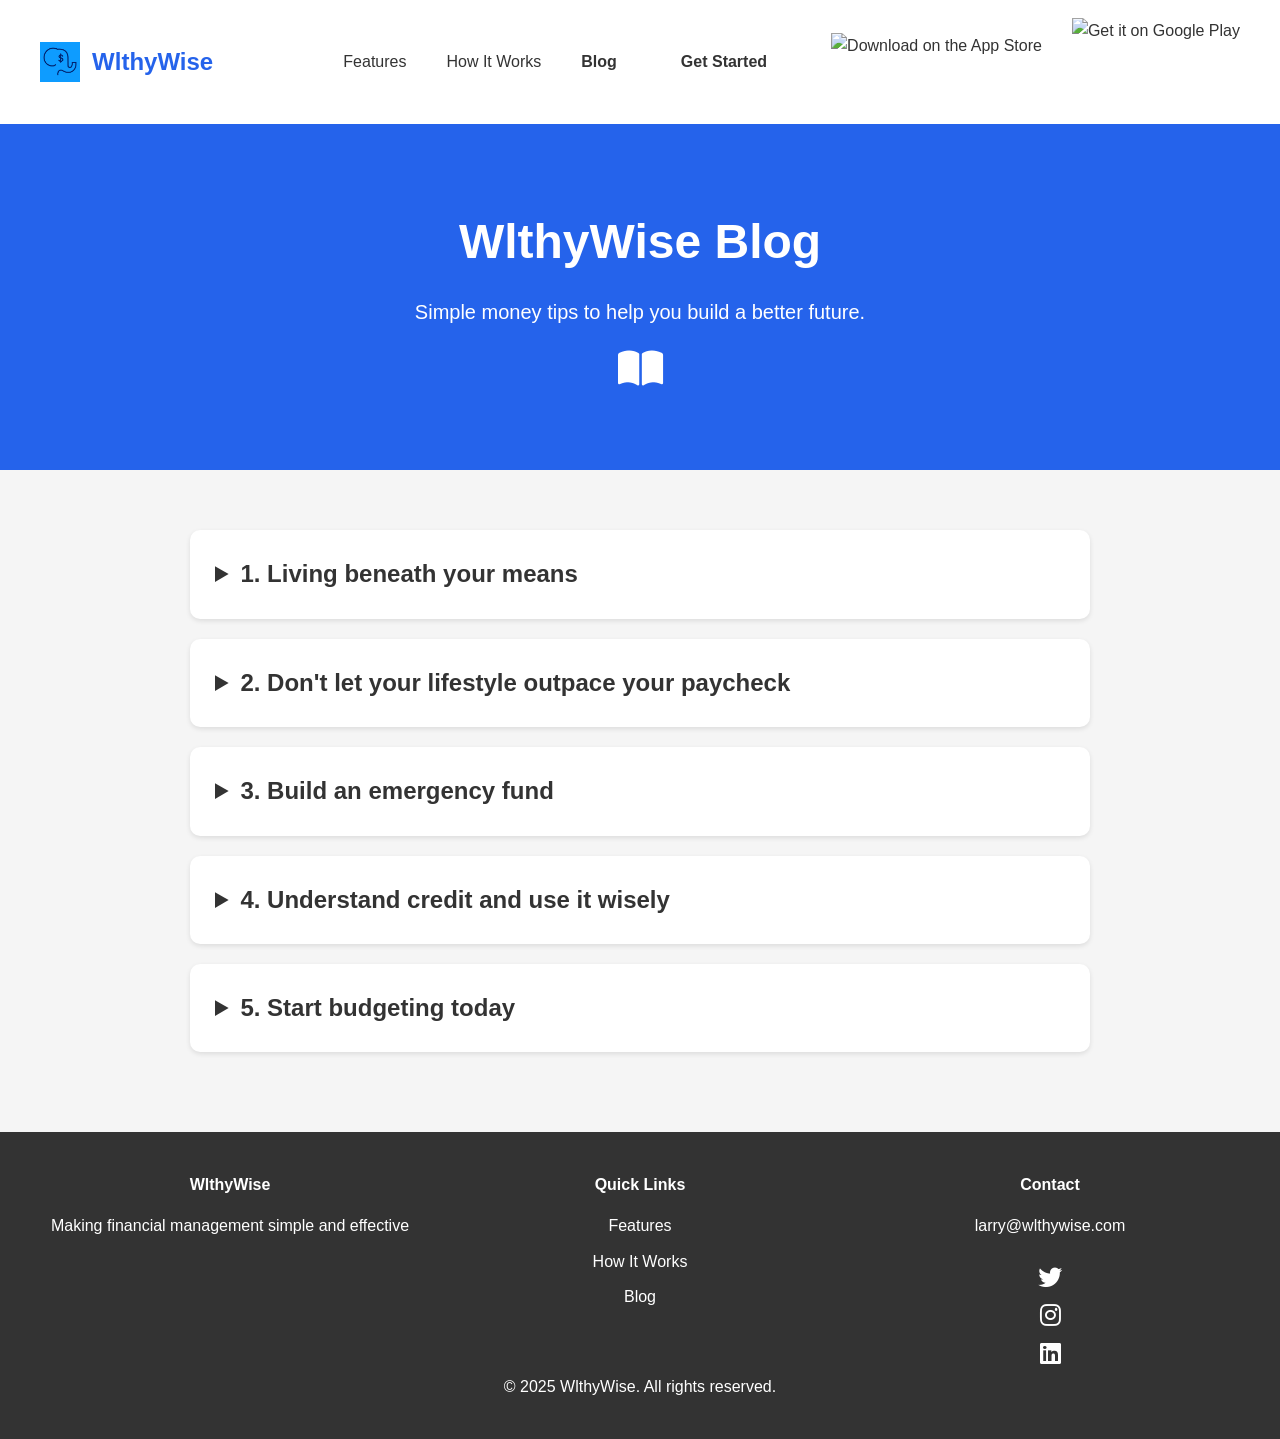
==== blog.html @ cb9949e3 "Add initial blog sub-page with accordion layout" ====
<!DOCTYPE html>
<html lang="en">
<head>
    <meta charset="UTF-8">
    <meta name="viewport" content="width=device-width, initial-scale=1.0, maximum-scale=1.0, user-scalable=no">
    <title>WlthyWise - Smart Financial Management</title>
    <link rel="stylesheet" href="https://cdnjs.cloudflare.com/ajax/libs/font-awesome/6.0.0/css/all.min.css">
    <link href="https://fonts.googleapis.com/css2?family=Inter:wght@400;500;600;700&display=swap" rel="stylesheet">
    <link href="stye.css" rel="stylesheet" />
    <style>
        .store-badge {
            display: flex;
            align-items: center;
            margin-top: 2px;
        }
        .store-badge img {
            vertical-align: middle;
            max-width: none;
            width: auto;
            height: auto;
        }
        .nav-links {
            display: flex;
            align-items: center;
            gap: 20px;
        }
        .store-badges-container {
            display: flex;
            align-items: center;
            gap: 10px;
        }
        
        /* Base sizes for store badges */
        .store-badge img[alt="Download on the App Store"] {
            height: 60px !important;
        }
        .store-badge img[alt="Get it on Google Play"] {
            height: 90px !important;
        }
        
        /* Responsive styles */
        @media screen and (max-width: 1200px) {
            .nav-links {
                gap: 15px;
            }
            .store-badge img[alt="Download on the App Store"] {
                height: 50px !important;
            }
            .store-badge img[alt="Get it on Google Play"] {
                height: 75px !important;
            }
        }
        
        @media screen and (max-width: 992px) {
            .nav-links {
                gap: 10px;
            }
            .store-badge img[alt="Download on the App Store"] {
                height: 45px !important;
            }
            .store-badge img[alt="Get it on Google Play"] {
                height: 67px !important;
            }
        }
        
        @media screen and (max-width: 768px) {
            .nav-container {
                flex-direction: column;
                padding: 15px;
            }
            .nav-links {
                flex-wrap: wrap;
                justify-content: center;
                margin-top: 15px;
            }
            .store-badges-container {
                margin-top: 10px;
            }
            .store-badge img[alt="Download on the App Store"] {
                height: 40px !important;
            }
            .store-badge img[alt="Get it on Google Play"] {
                height: 60px !important;
            }
        }
        
        @media screen and (max-width: 576px) {
            .nav-links a:not(.store-badge) {
                font-size: 14px;
            }
            .store-badge img[alt="Download on the App Store"] {
                height: 35px !important;
            }
            .store-badge img[alt="Get it on Google Play"] {
                height: 52px !important;
            }
            .cta-button {
                padding: 8px 15px;
                font-size: 14px;
            }
        }
        
        /* How It Works Section Styles */
        .how-it-works {
            padding: 80px 20px;
            background: #f8f9fa;
            text-align: center;
        }
        
        .how-it-works-container {
            max-width: 1200px;
            margin: 0 auto;
        }
        
        .intro-box {
            background: white;
            padding: 3rem;
            border-radius: 16px;
            box-shadow: 0 4px 20px rgba(0, 0, 0, 0.08);
            margin-bottom: 4rem;
            animation: slideUp 1.2s ease-out;
        }
        
        .how-it-works h2 {
            font-size: 2.5rem;
            margin-bottom: 1rem;
            animation: popIn 1s ease-out;
        }
        
        .how-it-works .subtitle {
            font-size: 1.2rem;
            color: #666;
            margin-bottom: 2rem;
            animation: fadeIn 1.2s ease-out;
            animation-delay: 0.3s;
        }
        
        .description {
            max-width: 800px;
            margin: 0 auto;
            animation: fadeIn 1.4s ease-out;
            animation-delay: 0.6s;
        }
        
        .description p {
            font-size: 1.1rem;
            line-height: 1.6;
            color: #444;
        }
        
        .basics {
            background: white;
            padding: 2rem;
            border-radius: 12px;
            box-shadow: 0 4px 6px rgba(0, 0, 0, 0.1);
            max-width: 800px;
            margin: 0 auto;
            animation: slideUp 1.4s ease-out;
            animation-delay: 0.8s;
        }
        
        .basics h3 {
            font-size: 1.8rem;
            margin-bottom: 1.5rem;
            color: #333;
        }
        
        .basics p {
            font-size: 1.1rem;
            margin-bottom: 1.5rem;
            color: #555;
        }
        
        .basics ul {
            list-style: none;
            padding: 0;
            text-align: left;
            max-width: 600px;
            margin: 0 auto;
        }
        
        .basics li {
            font-size: 1.1rem;
            margin-bottom: 1rem;
            padding-left: 2rem;
            position: relative;
            animation: slideIn 0.8s ease-out;
            animation-fill-mode: both;
        }
        
        .basics li:nth-child(1) { animation-delay: 1s; }
        .basics li:nth-child(2) { animation-delay: 1.2s; }
        .basics li:nth-child(3) { animation-delay: 1.4s; }
        
        .basics li:before {
            content: "✓";
            color: #4CAF50;
            position: absolute;
            left: 0;
            font-weight: bold;
        }
        
        /* Animations */
        @keyframes popIn {
            0% {
                transform: scale(0.8);
                opacity: 0;
            }
            100% {
                transform: scale(1);
                opacity: 1;
            }
        }
        
        @keyframes fadeIn {
            from {
                opacity: 0;
            }
            to {
                opacity: 1;
            }
        }
        
        @keyframes slideUp {
            from {
                transform: translateY(20px);
                opacity: 0;
            }
            to {
                transform: translateY(0);
                opacity: 1;
            }
        }
        
        @keyframes slideIn {
            from {
                transform: translateX(-20px);
                opacity: 0;
            }
            to {
                transform: translateX(0);
                opacity: 1;
            }
        }
        
        /* Responsive adjustments */
        @media screen and (max-width: 768px) {
            .how-it-works {
                padding: 60px 20px;
            }
            
            .intro-box {
                padding: 2rem;
                margin-bottom: 3rem;
            }
            
            .how-it-works h2 {
                font-size: 2rem;
            }
        }
        
        @media screen and (max-width: 576px) {
            .intro-box {
                padding: 1.5rem;
            }
            
            .how-it-works h2 {
                font-size: 1.8rem;
            }
            
            .description p,
            .basics p,
            .basics li {
                font-size: 1rem;
            }
        }
    </style>
</head>
<body>
    <nav class="navbar">
        <div class="nav-container">
            <div class="logo">
                <img src="logo_elephant.png" alt="WlthyWise Logo" class="logo-img">
                <h2>WlthyWise</h2>
            </div>
            <div class="nav-links">
                <a href="index.html#features">Features</a>
                <a href="index.html#how-it-works">How It Works</a>
                <a href="blog.html" class="active-nav">Blog</a>
                <a href="index.html#contact" class="cta-button">Get Started</a> 
                <div class="store-badges-container">
                    <a href="https://apps.apple.com/us/app/wlthywise/id6502352605" class="store-badge">
                        <img src="https://tools.applemediaservices.com/api/badges/download-on-the-app-store/black/en-us" alt="Download on the App Store">
                    </a>
                    <a href="https://play.google.com/store/apps/details?id=com.wlthywise&pli=1" class="store-badge">
                        <img src="https://play.google.com/intl/en_us/badges/static/images/badges/en_badge_web_generic.png" alt="Get it on Google Play">
                    </a>
                </div>
            </div>
        </div>
    </nav>
    <section class="blog-hero">
        <div class="hero-content">
            <h1>WlthyWise Blog</h1>
            <p>Simple money tips to help you build a better future.</p>
            <i class="fas fa-book-open"></i>
        </div>
    </section>
    
    <section class="blog-section">
        <div class="blog-container">
    
            <details class="blog-item">
                <summary>1. Living beneath your means</summary>
                <p>
                    Placeholder preview text for this article. This section will later include Tiffany's final content.
                </p>
                <a href="#" class="read-more">Read full article →</a>
            </details>
    
            <details class="blog-item">
                <summary>2. Don't let your lifestyle outpace your paycheck</summary>
                <p>
                    Placeholder preview text for this article. This section will later include Tiffany's final content.
                </p>
                <a href="#" class="read-more">Read full article →</a>
            </details>
    
            <details class="blog-item">
                <summary>3. Build an emergency fund</summary>
                <p>
                    Placeholder preview text for this article.
                </p>
                <a href="#" class="read-more">Read full article →</a>
            </details>
    
            <details class="blog-item">
                <summary>4. Understand credit and use it wisely</summary>
                <p>
                    Placeholder preview text for this article.
                </p>
                <a href="#" class="read-more">Read full article →</a>
            </details>
    
            <details class="blog-item">
                <summary>5. Start budgeting today</summary>
                <p>
                    Placeholder preview text for this article.
                </p>
                <a href="#" class="read-more">Read full article →</a>
            </details>
    
        </div>
    </section>

    <footer class="footer">
        <div class="footer-content">
            <div class="footer-section">
                <h4>WlthyWise</h4>
                <p>Making financial management simple and effective</p>
            </div>
            <div class="footer-section">
                <h4>Quick Links</h4>
                <a href="index.html#features">Features</a>
                <a href="index.html#how-it-works">How It Works</a>
                <a href="blog.html">Blog</a>
            </div>
            <div class="footer-section">
                <h4>Contact</h4>
                <p>larry@wlthywise.com</p>
                <div class="social-links">
                    <a href="https://x.com/WlthyWise/"><i class="fab fa-twitter"></i></a>
                    <a href="https://www.instagram.com/wlthywise/"><i class="fab fa-instagram"></i></a>
                    <a href="https://www.linkedin.com/in/larry-combs-tech-finance/"><i class="fab fa-linkedin"></i></a>
                </div>
            </div>
        </div>
        <div class="footer-bottom">
            <p>&copy; 2025 WlthyWise. All rights reserved.</p>
        </div>
    </footer>

    <script src="//embed.typeform.com/next/embed.js"></script>
</body>
</html>
---- stye.css ----
/* Basic Reset */
* {
    margin: 0;
    padding: 0;
    box-sizing: border-box;
}

body {
    font-family: Arial, sans-serif;
    line-height: 1.6;
    color: #333;
}

/* Navigation */
.navbar {
    background: #fff;
    padding: 1rem;
    box-shadow: 0 2px 5px rgba(0,0,0,0.1);
}

.nav-container {
    max-width: 1200px;
    margin: 0 auto;
    display: flex;
    justify-content: space-between;
    align-items: center;
}

.logo {
    display: flex;
    align-items: center;
    gap: 12px;
}

.logo-img {
    height: 40px;
    width: auto;
    object-fit: contain;
}

.logo h2 {
    color: #2563eb;
    font-size: 24px;
    margin: 0;
}

.nav-links a {
    text-decoration: none;
    color: #333;
    margin-left: 20px;
}

/* Hero Section */
.hero {
    background: #2563eb;
    color: white;
    text-align: center;
    padding: 100px 20px;
}

.hero h1 {
    font-size: 48px;
    margin-bottom: 20px;
}

.hero p {
    font-size: 20px;
    margin-bottom: 30px;
}

/* Features Section */
.features {
    padding: 80px 20px;
    background: #f5f5f5;
}

.feature-grid {
    max-width: 1200px;
    margin: 0 auto;
    display: grid;
    grid-template-columns: repeat(3, 1fr);
    gap: 30px;
}

.feature-card {
    background: white;
    padding: 30px;
    text-align: center;
    border-radius: 8px;
    box-shadow: 0 2px 5px rgba(0,0,0,0.1);
}

.feature-card i {
    font-size: 40px;
    color: #2563eb;
    margin-bottom: 20px;
}

.feature-card h3 {
    margin-bottom: 15px;
}

/* Contact Section */
.contact {
    padding: 80px 20px;
    text-align: center;
}

.contact-container {
    max-width: 1200px;
    margin: 0 auto;
}

/* Footer */
.footer {
    background: #333;
    color: white;
    padding: 40px 20px;
    text-align: center;
}

.footer-content {
    max-width: 1200px;
    margin: 0 auto;
    display: grid;
    grid-template-columns: repeat(3, 1fr);
    gap: 30px;
}

.footer-section h4 {
    margin-bottom: 15px;
}

.footer-section a {
    color: white;
    text-decoration: none;
    display: block;
    margin-bottom: 10px;
}

.social-links {
    margin-top: 20px;
}

.social-links a {
    margin: 0 10px;
    font-size: 24px;
}

/* Buttons */
.cta-button {
    display: inline-block;
    padding: 12px 24px;
    background: white;
    color: #2563eb;
    text-decoration: none;
    border-radius: 4px;
    font-weight: bold;
}

/* Responsive Design */
@media (max-width: 768px) {
    .feature-grid {
        grid-template-columns: 1fr;
    }
    
    .footer-content {
        grid-template-columns: 1fr;
    }
    
    .hero h1 {
        font-size: 36px;
    }
}

.main {
    width: 100%;
    height: 100vh;
    display: flex;
    flex-direction: row;
}

.right-side {
    background-color: rgba(71, 107, 216, 0.7);
    width: 35%;
    display: flex;
    justify-content: center;
    align-items: center;
}

.left-side {
    width: 65%;
}

.right-side h1 {
    color: white;
    font-size: 3rem;
}

/* Blog Hero */
.blog-hero {
    background: #2563eb;
    color: white;
    text-align: center;
    padding: 80px 20px;
}

.blog-hero h1 {
    font-size: 48px;
    margin-bottom: 15px;
}

.blog-hero p {
    font-size: 20px;
    margin-bottom: 20px;
}

.blog-hero i {
    font-size: 40px;
}

/* Blog Section */
.blog-section {
    background: #f5f5f5;
    padding: 60px 20px;
}

.blog-container {
    max-width: 900px;
    margin: 0 auto;
}

/* Dropdown Cards */
.blog-item {
    background: white;
    margin-bottom: 20px;
    padding: 25px;
    border-radius: 10px;
    box-shadow: 0 2px 5px rgba(0,0,0,0.1);
}

.blog-item summary {
    font-size: 24px;
    font-weight: bold;
    cursor: pointer;
}

.blog-item p {
    margin-top: 20px;
    font-size: 18px;
}

.read-more {
    display: inline-block;
    margin-top: 15px;
    color: #2563eb;
    text-decoration: none;
    font-weight: bold;
}

.read-more:hover {
    text-decoration: underline;
}

.active-nav {
    font-weight: 700;
}
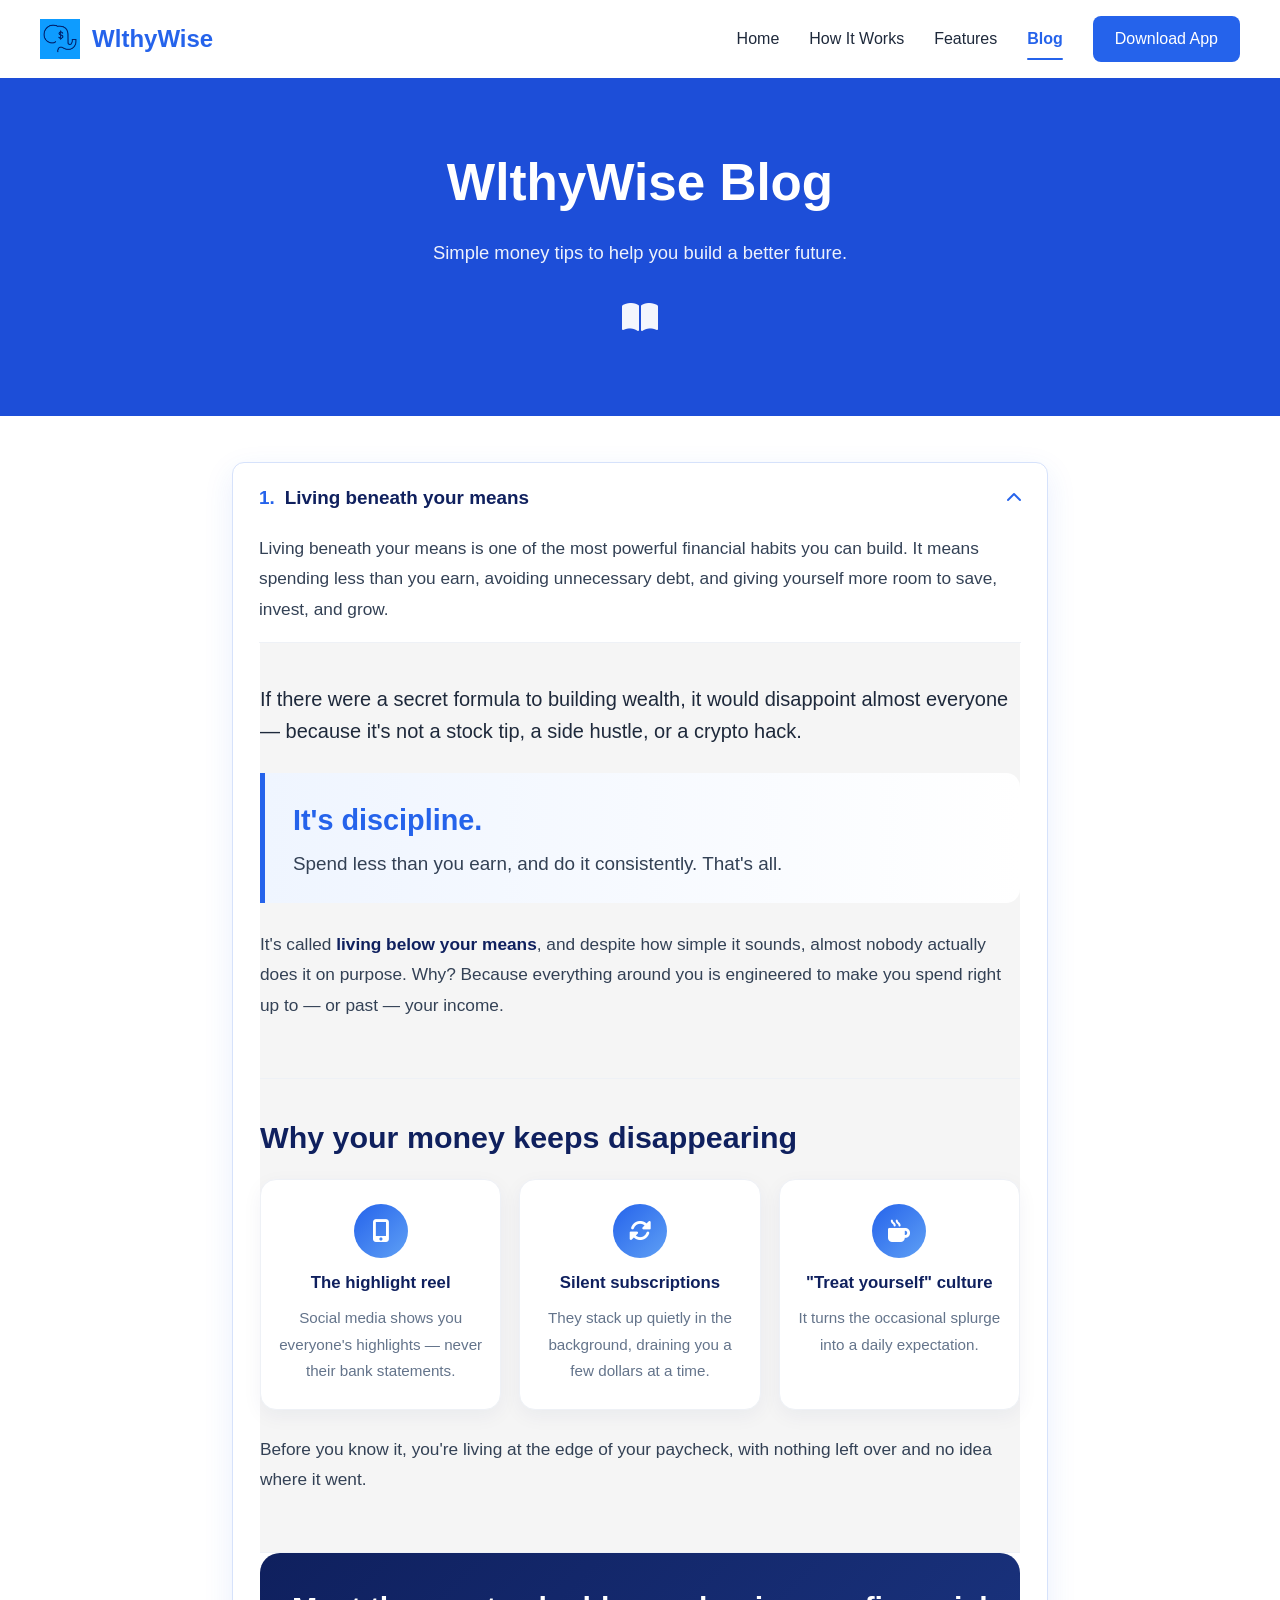
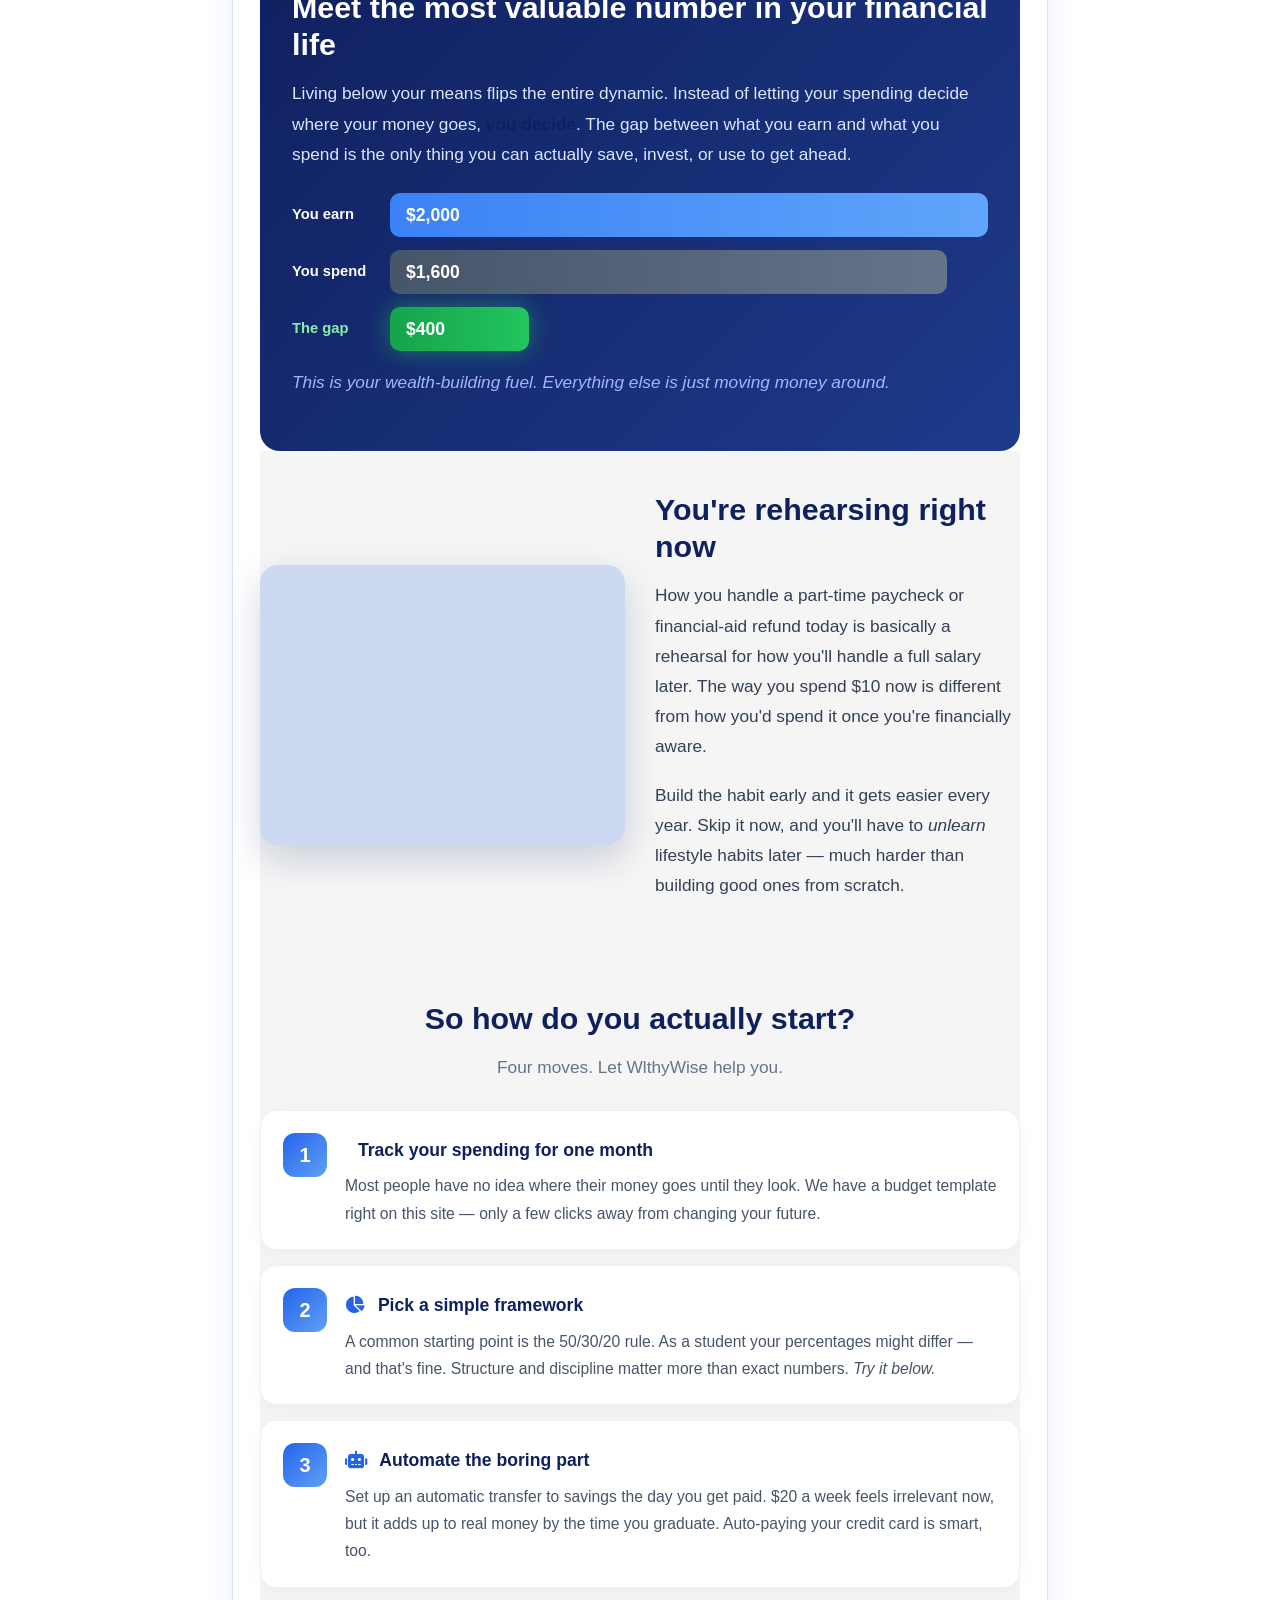
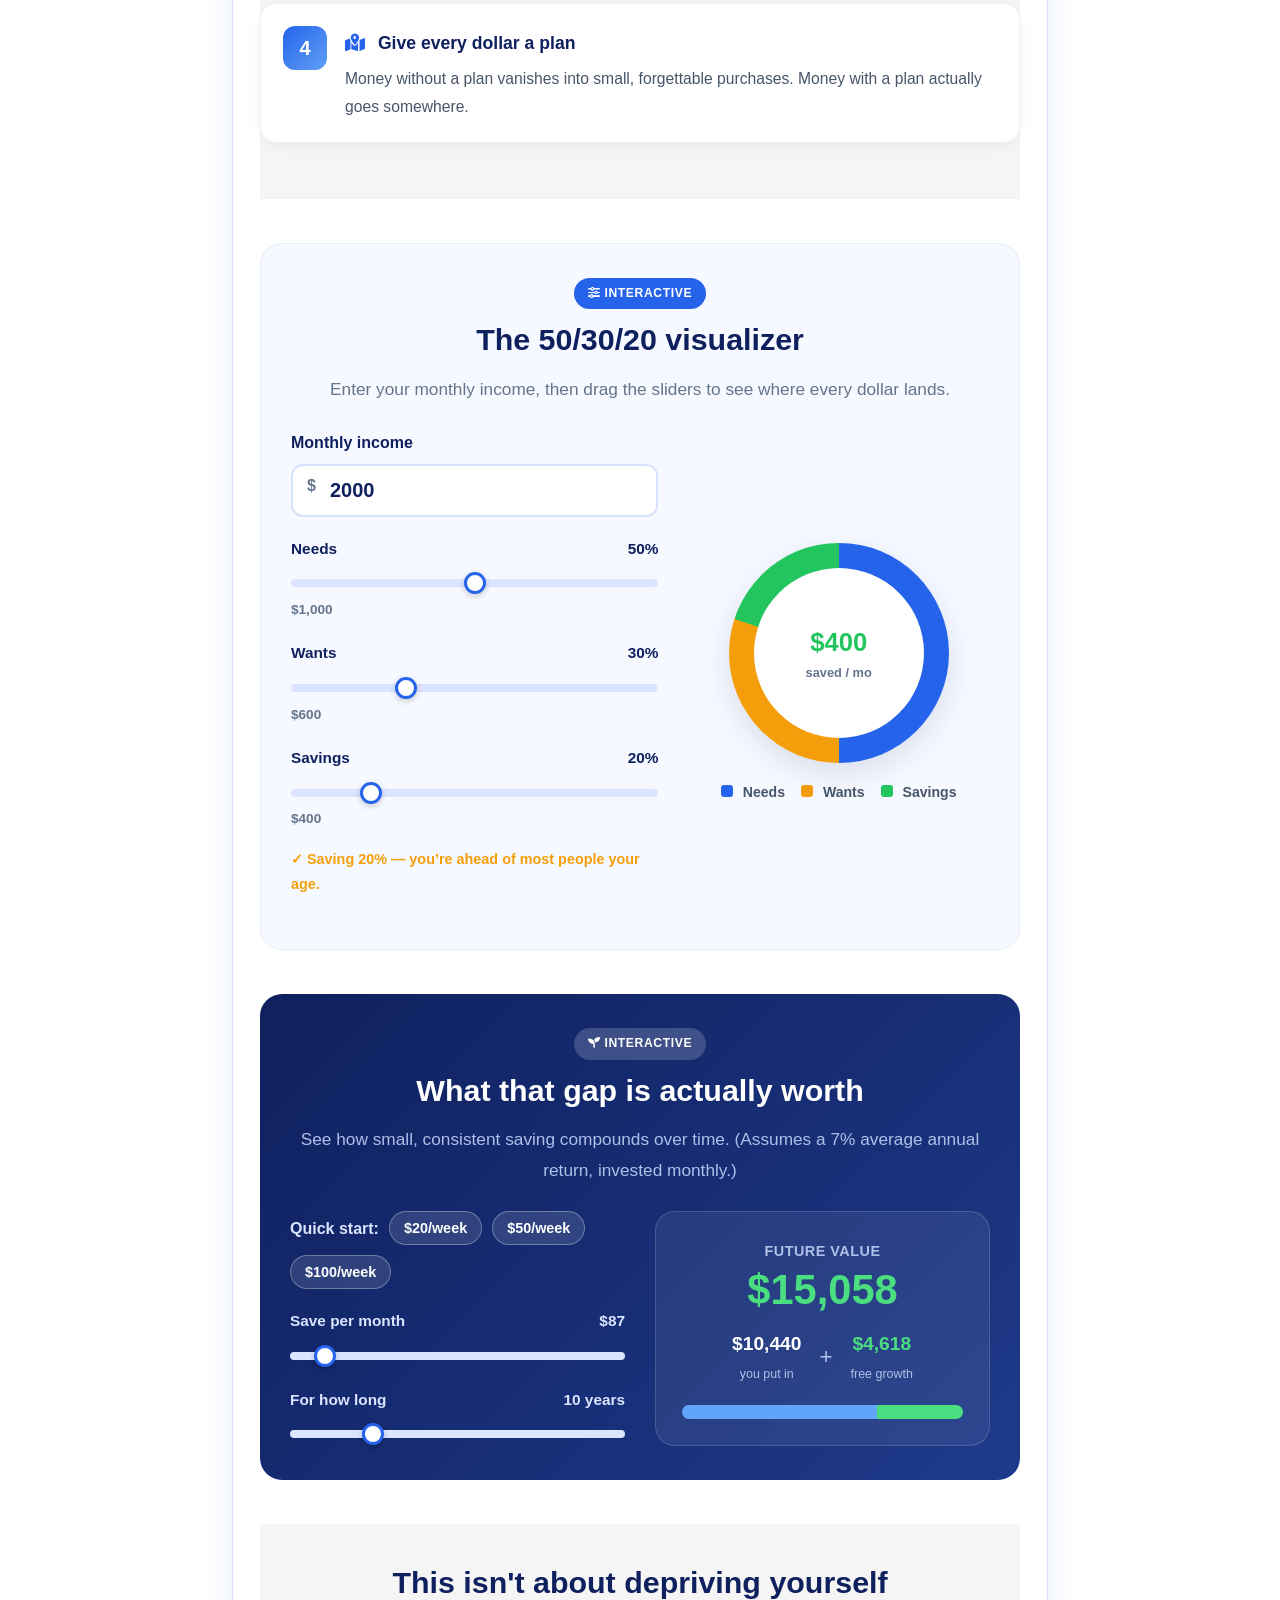
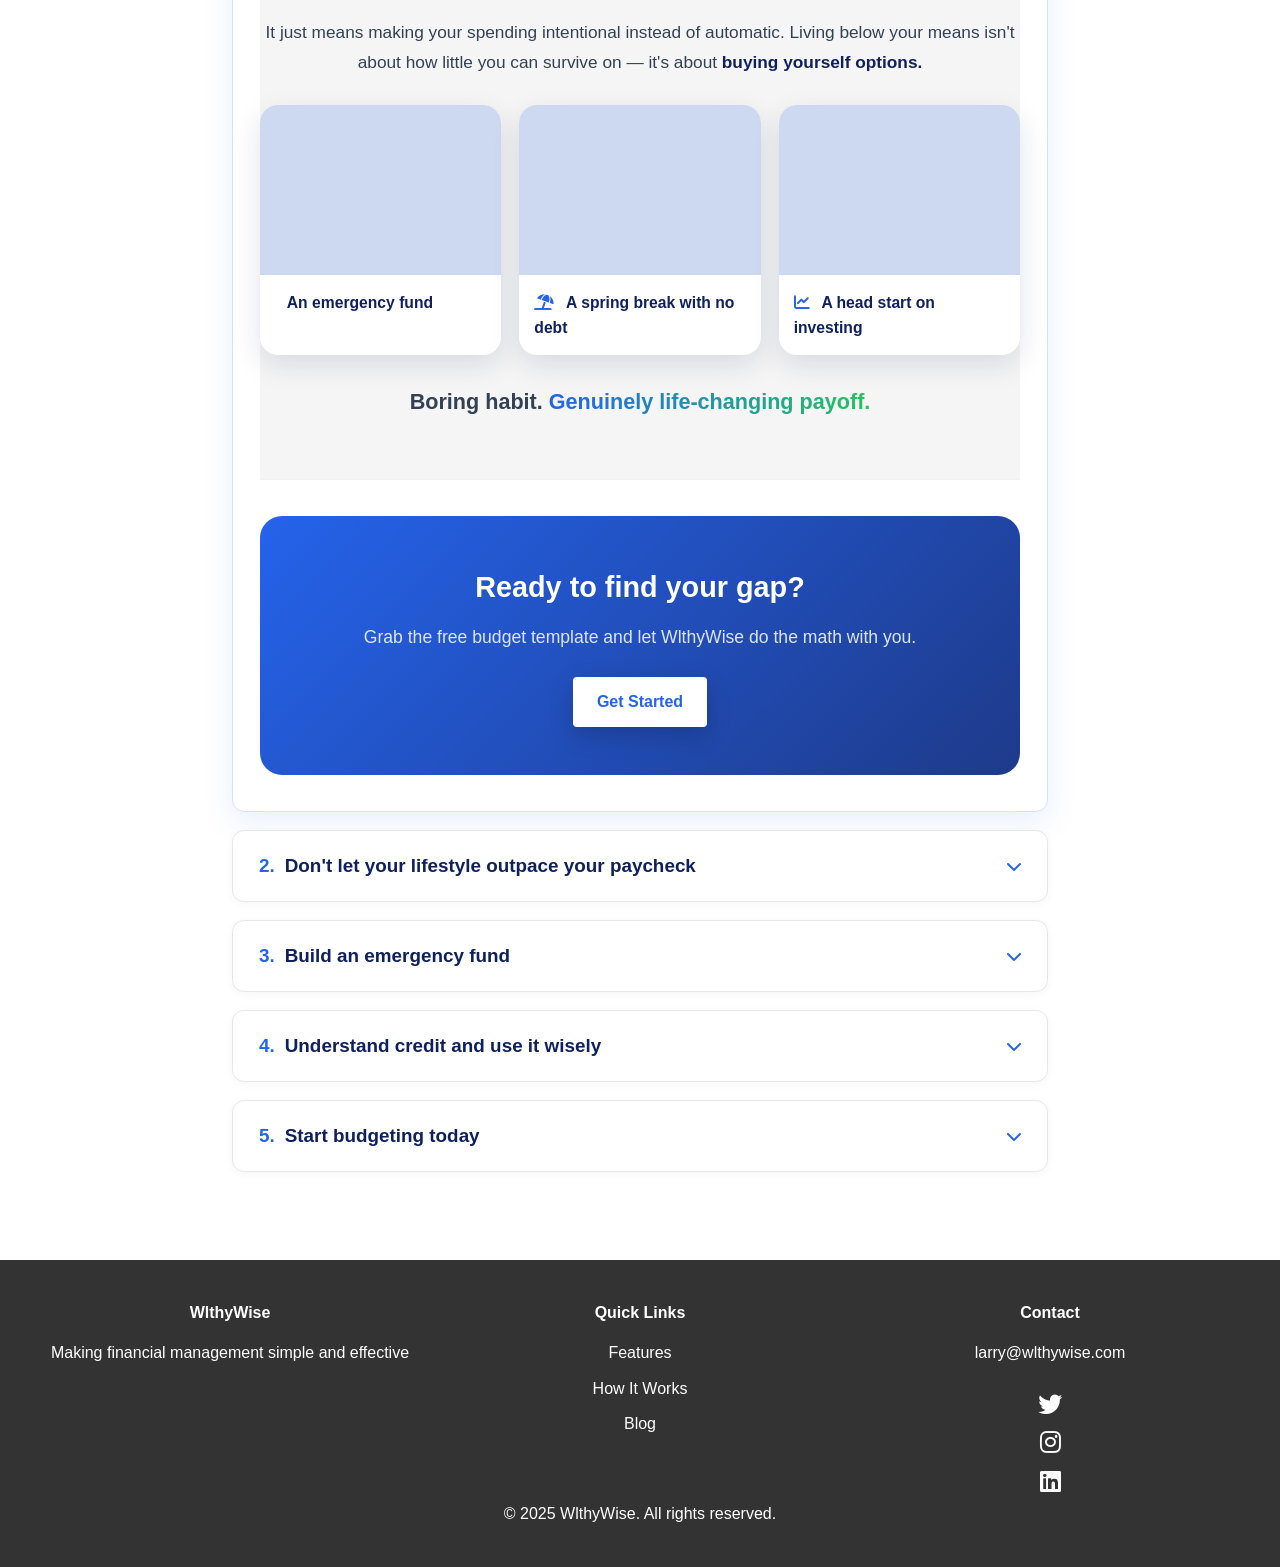
==== commit f20ef4df: "Add full interactive blog articles (50/30/20 visualizer, savings calculator, cost-of-waiting, give-y" ====
--- a/blog.html
+++ b/blog.html
@@ -2,356 +2,654 @@
 <html lang="en">
 <head>
     <meta charset="UTF-8">
-    <meta name="viewport" content="width=device-width, initial-scale=1.0, maximum-scale=1.0, user-scalable=no">
-    <title>WlthyWise - Smart Financial Management</title>
+    <meta name="viewport" content="width=device-width, initial-scale=1.0">
+    <title>WlthyWise Blog</title>
+    <meta name="description" content="Simple money tips to help you build a better future — interactive guides for students and new grads.">
     <link rel="stylesheet" href="https://cdnjs.cloudflare.com/ajax/libs/font-awesome/6.0.0/css/all.min.css">
     <link href="https://fonts.googleapis.com/css2?family=Inter:wght@400;500;600;700&display=swap" rel="stylesheet">
     <link href="stye.css" rel="stylesheet" />
     <style>
-        .store-badge {
-            display: flex;
-            align-items: center;
-            margin-top: 2px;
-        }
-        .store-badge img {
-            vertical-align: middle;
-            max-width: none;
-            width: auto;
-            height: auto;
-        }
-        .nav-links {
-            display: flex;
-            align-items: center;
-            gap: 20px;
-        }
-        .store-badges-container {
-            display: flex;
-            align-items: center;
-            gap: 10px;
-        }
-        
-        /* Base sizes for store badges */
-        .store-badge img[alt="Download on the App Store"] {
-            height: 60px !important;
-        }
-        .store-badge img[alt="Get it on Google Play"] {
-            height: 90px !important;
-        }
-        
-        /* Responsive styles */
-        @media screen and (max-width: 1200px) {
-            .nav-links {
-                gap: 15px;
-            }
-            .store-badge img[alt="Download on the App Store"] {
-                height: 50px !important;
-            }
-            .store-badge img[alt="Get it on Google Play"] {
-                height: 75px !important;
-            }
-        }
-        
-        @media screen and (max-width: 992px) {
-            .nav-links {
-                gap: 10px;
-            }
-            .store-badge img[alt="Download on the App Store"] {
-                height: 45px !important;
-            }
-            .store-badge img[alt="Get it on Google Play"] {
-                height: 67px !important;
-            }
-        }
-        
-        @media screen and (max-width: 768px) {
-            .nav-container {
-                flex-direction: column;
-                padding: 15px;
-            }
-            .nav-links {
-                flex-wrap: wrap;
-                justify-content: center;
-                margin-top: 15px;
-            }
-            .store-badges-container {
-                margin-top: 10px;
-            }
-            .store-badge img[alt="Download on the App Store"] {
-                height: 40px !important;
-            }
-            .store-badge img[alt="Get it on Google Play"] {
-                height: 60px !important;
-            }
-        }
-        
-        @media screen and (max-width: 576px) {
-            .nav-links a:not(.store-badge) {
-                font-size: 14px;
-            }
-            .store-badge img[alt="Download on the App Store"] {
-                height: 35px !important;
-            }
-            .store-badge img[alt="Get it on Google Play"] {
-                height: 52px !important;
-            }
-            .cta-button {
-                padding: 8px 15px;
-                font-size: 14px;
-            }
-        }
-        
-        /* How It Works Section Styles */
-        .how-it-works {
-            padding: 80px 20px;
-            background: #f8f9fa;
-            text-align: center;
-        }
-        
-        .how-it-works-container {
-            max-width: 1200px;
-            margin: 0 auto;
-        }
-        
-        .intro-box {
-            background: white;
-            padding: 3rem;
-            border-radius: 16px;
-            box-shadow: 0 4px 20px rgba(0, 0, 0, 0.08);
-            margin-bottom: 4rem;
-            animation: slideUp 1.2s ease-out;
-        }
-        
-        .how-it-works h2 {
-            font-size: 2.5rem;
-            margin-bottom: 1rem;
-            animation: popIn 1s ease-out;
-        }
-        
-        .how-it-works .subtitle {
-            font-size: 1.2rem;
-            color: #666;
-            margin-bottom: 2rem;
-            animation: fadeIn 1.2s ease-out;
-            animation-delay: 0.3s;
-        }
-        
-        .description {
-            max-width: 800px;
-            margin: 0 auto;
-            animation: fadeIn 1.4s ease-out;
-            animation-delay: 0.6s;
-        }
-        
-        .description p {
-            font-size: 1.1rem;
-            line-height: 1.6;
-            color: #444;
-        }
-        
-        .basics {
-            background: white;
-            padding: 2rem;
-            border-radius: 12px;
-            box-shadow: 0 4px 6px rgba(0, 0, 0, 0.1);
-            max-width: 800px;
-            margin: 0 auto;
-            animation: slideUp 1.4s ease-out;
-            animation-delay: 0.8s;
-        }
-        
-        .basics h3 {
-            font-size: 1.8rem;
-            margin-bottom: 1.5rem;
-            color: #333;
-        }
-        
-        .basics p {
-            font-size: 1.1rem;
-            margin-bottom: 1.5rem;
-            color: #555;
-        }
-        
-        .basics ul {
-            list-style: none;
-            padding: 0;
-            text-align: left;
-            max-width: 600px;
-            margin: 0 auto;
-        }
-        
-        .basics li {
-            font-size: 1.1rem;
-            margin-bottom: 1rem;
-            padding-left: 2rem;
-            position: relative;
-            animation: slideIn 0.8s ease-out;
-            animation-fill-mode: both;
-        }
-        
-        .basics li:nth-child(1) { animation-delay: 1s; }
-        .basics li:nth-child(2) { animation-delay: 1.2s; }
-        .basics li:nth-child(3) { animation-delay: 1.4s; }
-        
-        .basics li:before {
-            content: "✓";
-            color: #4CAF50;
-            position: absolute;
-            left: 0;
-            font-weight: bold;
-        }
-        
-        /* Animations */
-        @keyframes popIn {
-            0% {
-                transform: scale(0.8);
-                opacity: 0;
-            }
-            100% {
-                transform: scale(1);
-                opacity: 1;
-            }
-        }
-        
-        @keyframes fadeIn {
-            from {
-                opacity: 0;
-            }
-            to {
-                opacity: 1;
-            }
-        }
-        
-        @keyframes slideUp {
-            from {
-                transform: translateY(20px);
-                opacity: 0;
-            }
-            to {
-                transform: translateY(0);
-                opacity: 1;
-            }
-        }
-        
-        @keyframes slideIn {
-            from {
-                transform: translateX(-20px);
-                opacity: 0;
-            }
-            to {
-                transform: translateX(0);
-                opacity: 1;
-            }
-        }
-        
-        /* Responsive adjustments */
-        @media screen and (max-width: 768px) {
-            .how-it-works {
-                padding: 60px 20px;
-            }
-            
-            .intro-box {
-                padding: 2rem;
-                margin-bottom: 3rem;
-            }
-            
-            .how-it-works h2 {
-                font-size: 2rem;
-            }
-        }
-        
-        @media screen and (max-width: 576px) {
-            .intro-box {
-                padding: 1.5rem;
-            }
-            
-            .how-it-works h2 {
-                font-size: 1.8rem;
-            }
-            
-            .description p,
-            .basics p,
-            .basics li {
-                font-size: 1rem;
-            }
+        :root{
+            --ww-blue:#2563eb;
+            --ww-royal:#1d4ed8;
+            --ww-navy:#0f205e;
+            --ww-sky:#5fa0f5;
+            --ww-green:#22c55e;
+            --ww-amber:#f59e0b;
+            --ww-ink:#1e293b;
+        }
+
+        /* ---------- Nav (matches blog layout) ---------- */
+        .navbar{ font-family:'Inter',Arial,sans-serif; }
+        .blog-nav .nav-links{ display:flex; align-items:center; gap:30px; }
+        .blog-nav .nav-links a{ color:#1e293b; font-weight:500; text-decoration:none; margin:0; position:relative; }
+        .blog-nav .nav-links a:hover{ color:var(--ww-blue); }
+        .blog-nav .nav-links a.active{ color:var(--ww-blue); font-weight:600; }
+        .blog-nav .nav-links a.active::after{ content:""; position:absolute; left:0; right:0; bottom:-8px; height:2px; background:var(--ww-blue); border-radius:2px; }
+        .blog-nav .logo h2{ color:var(--ww-blue); }
+        .download-btn{ display:inline-block; background:var(--ww-blue); color:#fff !important; padding:10px 22px; border-radius:8px; font-weight:600; text-decoration:none; transition:background .25s, transform .25s; }
+        .download-btn:hover{ background:var(--ww-royal); transform:translateY(-2px); }
+        @media screen and (max-width:768px){
+            .blog-nav .nav-container{ flex-direction:column; padding:15px; }
+            .blog-nav .nav-links{ flex-wrap:wrap; justify-content:center; margin-top:12px; gap:18px; }
+        }
+
+        /* ---------- Blog hub hero ---------- */
+        .hub-hero{
+            background:var(--ww-royal);
+            color:#fff; text-align:center; padding:64px 20px 72px;
+            font-family:'Inter',Arial,sans-serif;
+        }
+        .hub-hero h1{ font-size:clamp(2.2rem,5vw,3.2rem); font-weight:700; margin:0 0 14px; }
+        .hub-hero p{ font-size:1.15rem; opacity:.92; margin:0 0 26px; }
+        .hub-hero .hub-icon{ font-size:2rem; opacity:.95; }
+
+        /* ---------- Accordion hub ---------- */
+        .blog{ font-family:'Inter',Arial,sans-serif; color:var(--ww-ink); background:#fff; }
+        .acc-wrap{ max-width:860px; margin:0 auto; padding:46px 22px 70px; }
+        .acc-item{ background:#fff; border:1px solid #e5e7eb; border-radius:12px; margin-bottom:18px; box-shadow:0 2px 10px rgba(15,32,94,.04); overflow:hidden; transition:box-shadow .3s, border-color .3s; }
+        .acc-item.open{ box-shadow:0 10px 30px rgba(37,99,235,.10); border-color:#d6e2fb; }
+        .acc-head{
+            width:100%; background:none; border:none; cursor:pointer; text-align:left;
+            display:flex; align-items:center; justify-content:space-between; gap:16px;
+            padding:24px 26px; font-family:inherit;
+        }
+        .acc-title{ font-size:1.18rem; font-weight:700; color:var(--ww-navy); display:flex; gap:10px; align-items:baseline; }
+        .acc-num{ color:var(--ww-blue); }
+        .acc-chevron{ color:var(--ww-blue); font-size:1rem; transition:transform .35s ease; flex-shrink:0; }
+        .acc-item.open .acc-chevron{ transform:rotate(180deg); }
+        .acc-body{ display:grid; grid-template-rows:0fr; transition:grid-template-rows .45s ease; }
+        .acc-item.open .acc-body{ grid-template-rows:1fr; }
+        .acc-body-inner{ overflow:hidden; }
+        .acc-pad{ padding:0 26px 26px; }
+        .acc-summary{ font-size:1.02rem; line-height:1.7; color:#475569; margin:0; }
+        .acc-tag{ display:inline-block; margin-top:14px; font-size:.78rem; font-weight:700; letter-spacing:.4px; text-transform:uppercase; color:#94a3b8; background:#f1f5f9; padding:5px 12px; border-radius:50px; }
+        .acc-divider{ border:none; border-top:1px solid #eef1f6; margin:8px 0 0; }
+
+        /* ===================== ARTICLE (inside dropdown) ===================== */
+        .reveal{ opacity:0; transform:translateY(30px); transition:opacity .8s ease, transform .8s ease; }
+        .reveal.is-visible{ opacity:1; transform:none; }
+
+        .blog-body{ max-width:760px; margin:0 auto; }
+        .blog-section{ padding:40px 0; border-bottom:1px solid #eef1f6; }
+        .blog-section:last-of-type{ border-bottom:none; }
+        .blog-h2{ font-size:clamp(1.4rem,3vw,1.9rem); color:var(--ww-navy); font-weight:700; margin:0 0 16px; line-height:1.2; }
+        .blog-h2.center{ text-align:center; }
+        .blog .lede{ font-size:1.25rem; line-height:1.6; color:var(--ww-ink); font-weight:500; }
+        .blog p{ font-size:1.08rem; line-height:1.75; color:#334155; margin:0 0 18px; }
+        .blog .center{ text-align:center; }
+        .blog .muted{ color:#64748b; }
+        .blog .muted-light{ color:#aebfe8; }
+        .blog strong{ color:var(--ww-navy); }
+
+        .pull-quote{ border-left:5px solid var(--ww-blue); background:linear-gradient(90deg,#eff5ff,#fff); padding:24px 28px; margin:26px 0; border-radius:0 14px 14px 0; font-size:1.18rem; color:#334155; }
+        .pull-quote__big{ display:block; font-size:1.8rem; font-weight:700; color:var(--ww-blue); margin-bottom:6px; }
+
+        .culprit-grid{ display:grid; grid-template-columns:repeat(3,1fr); gap:18px; margin:24px 0; }
+        .culprit-card{ background:#fff; border:1px solid #eef1f6; border-radius:16px; padding:24px 18px; text-align:center; box-shadow:0 6px 20px rgba(15,32,94,.05); transition:transform .3s, box-shadow .3s; }
+        .culprit-card:hover{ transform:translateY(-6px); box-shadow:0 14px 30px rgba(37,99,235,.16); }
+        .culprit-icon{ width:54px; height:54px; margin:0 auto 12px; border-radius:50%; display:flex; align-items:center; justify-content:center; font-size:1.4rem; color:#fff; background:linear-gradient(135deg,var(--ww-blue),var(--ww-sky)); }
+        .culprit-card h3{ font-size:1.05rem; color:var(--ww-navy); margin:0 0 8px; }
+        .culprit-card p{ font-size:.95rem; margin:0; color:#64748b; }
+
+        .gap-section{ background:linear-gradient(135deg,#0f205e,#1e3a8a); color:#fff; border-radius:20px; padding:36px 32px; border-bottom:none; }
+        .gap-section .blog-h2{ color:#fff; }
+        .gap-section p{ color:#dbe5ff; }
+        .gap-visual{ margin-top:24px; }
+        .gap-row{ display:flex; align-items:center; gap:14px; margin-bottom:13px; }
+        .gap-label{ width:84px; font-weight:600; font-size:.92rem; flex-shrink:0; }
+        .gap-bar{ height:44px; border-radius:10px; display:flex; align-items:center; padding:0 16px; color:#fff; font-weight:700; font-size:1.1rem; transition:width 1.4s cubic-bezier(.2,.8,.2,1); white-space:nowrap; }
+        .gap-bar.earn{ width:100%; background:linear-gradient(90deg,#3b82f6,#60a5fa); }
+        .gap-bar.spend{ width:80%; background:linear-gradient(90deg,#475569,#64748b); }
+        .gap-bar.gap{ width:20%; background:linear-gradient(90deg,#16a34a,#22c55e); box-shadow:0 0 24px rgba(34,197,94,.5); }
+        .gap-row--result .gap-label{ color:#86efac; }
+        .gap-caption{ margin-top:16px !important; font-style:italic; color:#a5b4fc !important; }
+        .pre-anim .gap-bar{ width:0 !important; }
+
+        .split{ display:grid; grid-template-columns:1fr 1fr; gap:30px; align-items:center; }
+        .split-media{ min-height:280px; border-radius:18px; background-size:cover; background-position:center; box-shadow:0 14px 36px rgba(15,32,94,.18); background-color:#cdd9f0; }
+        .split-text .blog-h2{ margin-top:0; }
+
+        .playbook{ list-style:none; padding:0; margin:28px 0 0; }
+        .play-card{ display:flex; gap:18px; align-items:flex-start; background:#fff; border:1px solid #eef1f6; border-radius:16px; padding:22px; margin-bottom:15px; box-shadow:0 4px 16px rgba(15,32,94,.04); transition:transform .3s, box-shadow .3s; }
+        .play-card:hover{ transform:translateX(6px); box-shadow:0 10px 26px rgba(37,99,235,.12); }
+        .play-num{ flex-shrink:0; width:44px; height:44px; border-radius:12px; background:linear-gradient(135deg,var(--ww-blue),var(--ww-sky)); color:#fff; font-weight:700; font-size:1.25rem; display:flex; align-items:center; justify-content:center; }
+        .play-card h3{ font-size:1.1rem; color:var(--ww-navy); margin:3px 0 8px; }
+        .play-card h3 i{ color:var(--ww-blue); margin-right:8px; }
+        .play-card p{ margin:0; font-size:.98rem; color:#475569; }
+
+        .tool{ background:#f6f9ff; border:1px solid #e4ecfb; border-radius:22px; padding:34px 30px; margin:44px 0; }
+        .tool--dark{ background:linear-gradient(135deg,#0f205e,#1e3a8a); border:none; }
+        .tool-head{ text-align:center; margin-bottom:26px; }
+        .tool--dark .blog-h2{ color:#fff; }
+        .tool-tag{ display:inline-block; background:var(--ww-blue); color:#fff; font-size:.76rem; font-weight:700; letter-spacing:.6px; text-transform:uppercase; padding:6px 14px; border-radius:50px; margin-bottom:12px; }
+        .tool-tag.light{ background:rgba(255,255,255,.18); }
+
+        .budget-grid{ display:grid; grid-template-columns:1.1fr .9fr; gap:30px; align-items:center; }
+        .field span{ display:block; font-weight:600; color:var(--ww-navy); margin-bottom:8px; }
+        .input-money{ display:flex; align-items:center; background:#fff; border:2px solid #d6e2fb; border-radius:12px; overflow:hidden; }
+        .input-money span{ padding:0 14px; font-weight:700; color:#64748b; }
+        .input-money input{ border:none; outline:none; padding:13px 14px 13px 0; font-size:1.25rem; font-weight:700; width:100%; color:var(--ww-navy); }
+        .slider-row{ margin-top:20px; }
+        .slider-row label{ display:flex; justify-content:space-between; font-weight:600; color:var(--ww-navy); margin-bottom:8px; font-size:.96rem; }
+        .slider-row.light label{ color:#dbe5ff; }
+        .slider-row b{ font-weight:800; }
+        .slider-amt{ display:inline-block; margin-top:4px; font-size:.85rem; color:#64748b; font-weight:600; }
+        input[type=range].slider{ -webkit-appearance:none; appearance:none; width:100%; height:8px; border-radius:50px; outline:none; background:#dbe5ff; }
+        input[type=range].slider::-webkit-slider-thumb{ -webkit-appearance:none; width:22px; height:22px; border-radius:50%; background:#fff; border:3px solid var(--ww-blue); cursor:pointer; box-shadow:0 2px 6px rgba(0,0,0,.2); }
+        input[type=range].slider::-moz-range-thumb{ width:18px; height:18px; border-radius:50%; background:#fff; border:3px solid var(--ww-blue); cursor:pointer; }
+        .slider.needs::-webkit-slider-thumb{ border-color:#2563eb; } .slider.needs{ background:#cfe0ff; }
+        .slider.wants::-webkit-slider-thumb{ border-color:#f59e0b; } .slider.wants{ background:#fde9c7; }
+        .slider.save::-webkit-slider-thumb{ border-color:#22c55e; } .slider.save{ background:#c9f4d8; }
+        .slider.grow::-webkit-slider-thumb{ border-color:#22c55e; } .slider.grow{ background:rgba(255,255,255,.25); }
+        .budget-note{ margin-top:16px !important; font-size:.9rem !important; min-height:20px; color:var(--ww-amber) !important; font-weight:600; }
+
+        .budget-donut{ text-align:center; }
+        .donut{ width:220px; height:220px; border-radius:50%; margin:0 auto; position:relative; background:conic-gradient(var(--ww-blue) 0 50%, var(--ww-amber) 50% 80%, var(--ww-green) 80% 100%); transition:background .5s ease; box-shadow:0 10px 30px rgba(15,32,94,.12); }
+        .donut-hole{ position:absolute; inset:25px; background:#fff; border-radius:50%; display:flex; flex-direction:column; align-items:center; justify-content:center; }
+        .donut-save{ font-size:1.6rem; font-weight:800; color:var(--ww-green); }
+        .donut-label{ font-size:.8rem; color:#64748b; font-weight:600; }
+        .donut-legend{ list-style:none; padding:0; margin:18px 0 0; display:flex; gap:16px; justify-content:center; font-size:.88rem; font-weight:600; color:#475569; }
+        .donut-legend .dot{ display:inline-block; width:12px; height:12px; border-radius:3px; margin-right:6px; }
+        .dot.needs{ background:var(--ww-blue);} .dot.wants{ background:var(--ww-amber);} .dot.save{ background:var(--ww-green);}
+
+        .growth-grid{ display:grid; grid-template-columns:1fr 1fr; gap:30px; align-items:center; }
+        .preset-row{ display:flex; align-items:center; gap:10px; flex-wrap:wrap; color:#dbe5ff; font-weight:600; margin-bottom:8px; }
+        .preset{ background:rgba(255,255,255,.12); color:#fff; border:1px solid rgba(255,255,255,.3); padding:8px 14px; border-radius:50px; cursor:pointer; font-weight:600; font-size:.9rem; transition:.25s; }
+        .preset:hover, .preset.active{ background:#22c55e; border-color:#22c55e; }
+        .growth-result{ background:rgba(255,255,255,.07); border:1px solid rgba(255,255,255,.15); border-radius:20px; padding:26px; text-align:center; }
+        .growth-result__lbl{ color:#aebfe8; font-size:.9rem; font-weight:600; text-transform:uppercase; letter-spacing:.5px; }
+        .growth-result__num{ display:block; font-size:2.6rem; font-weight:800; color:#4ade80; margin:6px 0 18px; line-height:1; }
+        .growth-breakdown{ display:flex; align-items:center; justify-content:center; gap:18px; color:#fff; }
+        .growth-breakdown span{ display:block; font-size:1.2rem; font-weight:700; }
+        .growth-breakdown small{ color:#aebfe8; font-size:.78rem; }
+        .growth-breakdown .hl{ color:#4ade80; }
+        .growth-breakdown .plus{ font-size:1.4rem; color:#aebfe8; }
+        .growth-bar{ display:flex; height:14px; border-radius:50px; overflow:hidden; margin-top:20px; background:rgba(255,255,255,.12); }
+        .growth-bar__contrib{ background:#60a5fa; transition:width 1s ease; }
+        .growth-bar__interest{ background:#4ade80; transition:width 1s ease; }
+
+        .options-grid{ display:grid; grid-template-columns:repeat(3,1fr); gap:18px; margin:28px 0; }
+        .option-card{ margin:0; border-radius:18px; overflow:hidden; box-shadow:0 10px 28px rgba(15,32,94,.12); background:#fff; }
+        .option-img{ height:170px; background-size:cover; background-position:center; background-color:#cdd9f0; transition:transform .5s ease; }
+        .option-card:hover .option-img{ transform:scale(1.07); }
+        .option-card figcaption{ padding:15px; font-weight:700; color:var(--ww-navy); font-size:.98rem; }
+        .option-card figcaption i{ color:var(--ww-blue); margin-right:8px; }
+        .kicker-line{ font-size:1.35rem !important; font-weight:700; color:var(--ww-navy); margin-top:10px !important; }
+        .grad-text{ background:linear-gradient(90deg,#2563eb,#22c55e); -webkit-background-clip:text; background-clip:text; -webkit-text-fill-color:transparent; }
+
+        .blog-cta{ text-align:center; background:linear-gradient(135deg,#2563eb,#1e3a8a); color:#fff; border-radius:22px; padding:48px 30px; margin:36px 0 10px; }
+        .blog-cta h2{ font-size:1.8rem; margin:0 0 12px; }
+        .blog-cta p{ color:#dbe5ff; margin:0 0 24px; font-size:1.1rem; }
+        .cta-button--solid{ background:#fff; color:var(--ww-blue); box-shadow:0 8px 24px rgba(0,0,0,.18); transition:transform .25s; }
+        .cta-button--solid:hover{ transform:translateY(-3px); }
+
+        /* Lifestyle-creep article extras */
+        .creep-grid{ display:grid; grid-template-columns:repeat(2,1fr); gap:16px; margin:24px 0; }
+        .creep-card{ background:#fff; border:1px solid #eef1f6; border-radius:14px; padding:18px 20px; display:flex; align-items:center; gap:14px; box-shadow:0 4px 14px rgba(15,32,94,.05); transition:transform .3s, box-shadow .3s; }
+        .creep-card:hover{ transform:translateY(-4px); box-shadow:0 12px 26px rgba(37,99,235,.14); }
+        .creep-card .ci{ width:46px; height:46px; border-radius:11px; display:flex; align-items:center; justify-content:center; color:#fff; font-size:1.15rem; background:linear-gradient(135deg,var(--ww-blue),var(--ww-sky)); flex-shrink:0; }
+        .creep-card h4{ margin:0 0 3px; font-size:1rem; color:var(--ww-navy); }
+        .creep-card .ba{ font-size:.92rem; font-weight:700; }
+        .creep-card .ba .from{ color:#94a3b8; } .creep-card .ba .arrow{ color:var(--ww-blue); margin:0 7px; } .creep-card .ba .to{ color:#ef4444; }
+        .dot.spend{ background:#94a3b8; }
+        .vs{ margin-top:20px; }
+        .vs-row{ display:flex; align-items:center; gap:14px; margin-bottom:12px; }
+        .vs-label{ width:104px; flex-shrink:0; font-weight:600; font-size:.88rem; color:#dbe5ff; }
+        .vs-bar{ height:42px; min-width:96px; border-radius:9px; display:flex; align-items:center; padding:0 14px; color:#fff; font-weight:700; font-size:1.02rem; transition:width 1.3s cubic-bezier(.2,.8,.2,1); white-space:nowrap; }
+        .vs-bar.now{ background:linear-gradient(90deg,#16a34a,#22c55e); box-shadow:0 0 22px rgba(34,197,94,.45); }
+        .vs-bar.wait{ background:linear-gradient(90deg,#475569,#64748b); }
+        .pre-anim .vs-bar{ width:0 !important; min-width:0 !important; }
+
+        @media screen and (max-width:760px){
+            .culprit-grid, .options-grid, .creep-grid{ grid-template-columns:1fr; }
+            .budget-grid, .growth-grid, .split{ grid-template-columns:1fr; }
+            .gap-section{ padding:28px 20px; }
+            .blog-section{ padding:32px 0; }
+            .growth-result__num{ font-size:2.1rem; }
+            .acc-head{ padding:20px; }
+            .acc-pad{ padding:0 20px 22px; }
         }
     </style>
 </head>
 <body>
-    <nav class="navbar">
+    <nav class="navbar blog-nav">
         <div class="nav-container">
             <div class="logo">
-                <img src="logo_elephant.png" alt="WlthyWise Logo" class="logo-img">
-                <h2>WlthyWise</h2>
+                <a href="index.html" style="display:flex;align-items:center;gap:12px;text-decoration:none;">
+                    <img src="logo_elephant.png" alt="WlthyWise Logo" class="logo-img">
+                    <h2>WlthyWise</h2>
+                </a>
             </div>
             <div class="nav-links">
+                <a href="index.html">Home</a>
+                <a href="index.html#how-it-works">How It Works</a>
                 <a href="index.html#features">Features</a>
-                <a href="index.html#how-it-works">How It Works</a>
-                <a href="blog.html" class="active-nav">Blog</a>
-                <a href="index.html#contact" class="cta-button">Get Started</a> 
-                <div class="store-badges-container">
-                    <a href="https://apps.apple.com/us/app/wlthywise/id6502352605" class="store-badge">
-                        <img src="https://tools.applemediaservices.com/api/badges/download-on-the-app-store/black/en-us" alt="Download on the App Store">
-                    </a>
-                    <a href="https://play.google.com/store/apps/details?id=com.wlthywise&pli=1" class="store-badge">
-                        <img src="https://play.google.com/intl/en_us/badges/static/images/badges/en_badge_web_generic.png" alt="Get it on Google Play">
-                    </a>
-                </div>
+                <a href="blog.html" class="active">Blog</a>
+                <a href="https://apps.apple.com/us/app/wlthywise/id6502352605" class="download-btn">Download App</a>
             </div>
         </div>
     </nav>
-    <section class="blog-hero">
-        <div class="hero-content">
-            <h1>WlthyWise Blog</h1>
-            <p>Simple money tips to help you build a better future.</p>
-            <i class="fas fa-book-open"></i>
+
+    <!-- ===================== BLOG HUB HERO ===================== -->
+    <header class="hub-hero">
+        <h1>WlthyWise Blog</h1>
+        <p>Simple money tips to help you build a better future.</p>
+        <div class="hub-icon"><i class="fas fa-book-open"></i></div>
+    </header>
+
+    <!-- ===================== ACCORDION HUB ===================== -->
+    <main class="blog">
+        <div class="acc-wrap">
+
+            <!-- POST 1 — full interactive article -->
+            <div class="acc-item open" id="post-1">
+                <button class="acc-head" aria-expanded="true" aria-controls="post-1-body">
+                    <span class="acc-title"><span class="acc-num">1.</span> Living beneath your means</span>
+                    <i class="fas fa-chevron-down acc-chevron"></i>
+                </button>
+                <div class="acc-body" id="post-1-body">
+                    <div class="acc-body-inner">
+                        <div class="acc-pad">
+                            <p class="acc-summary">Living beneath your means is one of the most powerful financial habits you can build. It means spending less than you earn, avoiding unnecessary debt, and giving yourself more room to save, invest, and grow.</p>
+                            <hr class="acc-divider">
+
+                            <div class="blog-body">
+
+                                <section class="blog-section reveal">
+                                    <p class="lede">If there were a secret formula to building wealth, it would disappoint almost everyone — because it's not a stock tip, a side hustle, or a crypto hack.</p>
+                                    <blockquote class="pull-quote">
+                                        <span class="pull-quote__big">It's discipline.</span>
+                                        Spend less than you earn, and do it consistently. That's all.
+                                    </blockquote>
+                                    <p>It's called <strong>living below your means</strong>, and despite how simple it sounds, almost nobody actually does it on purpose. Why? Because everything around you is engineered to make you spend right up to — or past — your income.</p>
+                                </section>
+
+                                <section class="blog-section reveal">
+                                    <h2 class="blog-h2">Why your money keeps disappearing</h2>
+                                    <div class="culprit-grid">
+                                        <div class="culprit-card">
+                                            <div class="culprit-icon"><i class="fas fa-mobile-screen-button"></i></div>
+                                            <h3>The highlight reel</h3>
+                                            <p>Social media shows you everyone's highlights — never their bank statements.</p>
+                                        </div>
+                                        <div class="culprit-card">
+                                            <div class="culprit-icon"><i class="fas fa-rotate"></i></div>
+                                            <h3>Silent subscriptions</h3>
+                                            <p>They stack up quietly in the background, draining you a few dollars at a time.</p>
+                                        </div>
+                                        <div class="culprit-card">
+                                            <div class="culprit-icon"><i class="fas fa-mug-hot"></i></div>
+                                            <h3>"Treat yourself" culture</h3>
+                                            <p>It turns the occasional splurge into a daily expectation.</p>
+                                        </div>
+                                    </div>
+                                    <p>Before you know it, you're living at the edge of your paycheck, with nothing left over and no idea where it went.</p>
+                                </section>
+
+                                <section class="blog-section gap-section reveal">
+                                    <div class="gap-text">
+                                        <h2 class="blog-h2">Meet the most valuable number in your financial life</h2>
+                                        <p>Living below your means flips the entire dynamic. Instead of letting your spending decide where your money goes, <strong>you decide</strong>. The gap between what you earn and what you spend is the only thing you can actually save, invest, or use to get ahead.</p>
+                                    </div>
+                                    <div class="gap-visual">
+                                        <div class="gap-row"><span class="gap-label">You earn</span><span class="gap-bar earn"><span class="gap-amt" data-count="2000" data-prefix="$">$0</span></span></div>
+                                        <div class="gap-row"><span class="gap-label">You spend</span><span class="gap-bar spend"><span class="gap-amt" data-count="1600" data-prefix="$">$0</span></span></div>
+                                        <div class="gap-row gap-row--result"><span class="gap-label">The gap</span><span class="gap-bar gap"><span class="gap-amt" data-count="400" data-prefix="$">$0</span></span></div>
+                                        <p class="gap-caption">This is your wealth-building fuel. Everything else is just moving money around.</p>
+                                    </div>
+                                </section>
+
+                                <section class="blog-section split reveal">
+                                    <div class="split-media" style="background-image:url('https://images.unsplash.com/photo-1521737604893-d14cc237f11d?w=900&amp;q=80')"></div>
+                                    <div class="split-text">
+                                        <h2 class="blog-h2">You're rehearsing right now</h2>
+                                        <p>How you handle a part-time paycheck or financial-aid refund today is basically a rehearsal for how you'll handle a full salary later. The way you spend $10 now is different from how you'd spend it once you're financially aware.</p>
+                                        <p>Build the habit early and it gets easier every year. Skip it now, and you'll have to <em>unlearn</em> lifestyle habits later — much harder than building good ones from scratch.</p>
+                                    </div>
+                                </section>
+
+                                <section class="blog-section reveal">
+                                    <h2 class="blog-h2 center">So how do you actually start?</h2>
+                                    <p class="center muted">Four moves. Let WlthyWise help you.</p>
+                                    <ol class="playbook">
+                                        <li class="play-card">
+                                            <span class="play-num">1</span>
+                                            <div>
+                                                <h3><i class="fas fa-magnifying-glass-chart"></i> Track your spending for one month</h3>
+                                                <p>Most people have no idea where their money goes until they look. We have a budget template right on this site — only a few clicks away from changing your future.</p>
+                                            </div>
+                                        </li>
+                                        <li class="play-card">
+                                            <span class="play-num">2</span>
+                                            <div>
+                                                <h3><i class="fas fa-chart-pie"></i> Pick a simple framework</h3>
+                                                <p>A common starting point is the 50/30/20 rule. As a student your percentages might differ — and that's fine. Structure and discipline matter more than exact numbers. <em>Try it below.</em></p>
+                                            </div>
+                                        </li>
+                                        <li class="play-card">
+                                            <span class="play-num">3</span>
+                                            <div>
+                                                <h3><i class="fas fa-robot"></i> Automate the boring part</h3>
+                                                <p>Set up an automatic transfer to savings the day you get paid. $20 a week feels irrelevant now, but it adds up to real money by the time you graduate. Auto-paying your credit card is smart, too.</p>
+                                            </div>
+                                        </li>
+                                        <li class="play-card">
+                                            <span class="play-num">4</span>
+                                            <div>
+                                                <h3><i class="fas fa-map-location-dot"></i> Give every dollar a plan</h3>
+                                                <p>Money without a plan vanishes into small, forgettable purchases. Money with a plan actually goes somewhere.</p>
+                                            </div>
+                                        </li>
+                                    </ol>
+                                </section>
+
+                                <section class="blog-section tool reveal" id="budget-tool">
+                                    <div class="tool-head">
+                                        <span class="tool-tag"><i class="fas fa-sliders"></i> Interactive</span>
+                                        <h2 class="blog-h2">The 50/30/20 visualizer</h2>
+                                        <p class="muted">Enter your monthly income, then drag the sliders to see where every dollar lands.</p>
+                                    </div>
+                                    <div class="budget-grid">
+                                        <div class="budget-controls">
+                                            <label class="field">
+                                                <span>Monthly income</span>
+                                                <div class="input-money"><span>$</span><input type="number" id="b-income" value="2000" min="0" step="50"></div>
+                                            </label>
+                                            <div class="slider-row"><label>Needs <b id="b-needs-pct">50%</b></label><input type="range" id="b-needs" min="0" max="100" value="50" class="slider needs"><span class="slider-amt" id="b-needs-amt">$1,000</span></div>
+                                            <div class="slider-row"><label>Wants <b id="b-wants-pct">30%</b></label><input type="range" id="b-wants" min="0" max="100" value="30" class="slider wants"><span class="slider-amt" id="b-wants-amt">$600</span></div>
+                                            <div class="slider-row"><label>Savings <b id="b-save-pct">20%</b></label><input type="range" id="b-save" min="0" max="100" value="20" class="slider save"><span class="slider-amt" id="b-save-amt">$400</span></div>
+                                            <p class="budget-note" id="b-note"></p>
+                                        </div>
+                                        <div class="budget-donut">
+                                            <div class="donut" id="b-donut">
+                                                <div class="donut-hole">
+                                                    <span class="donut-save" id="b-donut-save">$400</span>
+                                                    <span class="donut-label">saved / mo</span>
+                                                </div>
+                                            </div>
+                                            <ul class="donut-legend">
+                                                <li><span class="dot needs"></span> Needs</li>
+                                                <li><span class="dot wants"></span> Wants</li>
+                                                <li><span class="dot save"></span> Savings</li>
+                                            </ul>
+                                        </div>
+                                    </div>
+                                </section>
+
+                                <section class="blog-section tool tool--dark reveal" id="growth-tool">
+                                    <div class="tool-head">
+                                        <span class="tool-tag light"><i class="fas fa-seedling"></i> Interactive</span>
+                                        <h2 class="blog-h2">What that gap is actually worth</h2>
+                                        <p class="muted-light">See how small, consistent saving compounds over time. (Assumes a 7% average annual return, invested monthly.)</p>
+                                    </div>
+                                    <div class="growth-grid">
+                                        <div class="growth-controls">
+                                            <div class="preset-row">
+                                                <span>Quick start:</span>
+                                                <button class="preset" data-weekly="20">$20/week</button>
+                                                <button class="preset" data-weekly="50">$50/week</button>
+                                                <button class="preset" data-weekly="100">$100/week</button>
+                                            </div>
+                                            <div class="slider-row light">
+                                                <label>Save per month <b id="g-amt-label">$87</b></label>
+                                                <input type="range" id="g-amount" min="10" max="1000" value="87" step="1" class="slider grow">
+                                            </div>
+                                            <div class="slider-row light">
+                                                <label>For how long <b id="g-years-label">10 years</b></label>
+                                                <input type="range" id="g-years" min="1" max="40" value="10" step="1" class="slider grow">
+                                            </div>
+                                        </div>
+                                        <div class="growth-result">
+                                            <span class="growth-result__lbl">Future value</span>
+                                            <span class="growth-result__num" id="g-future">$0</span>
+                                            <div class="growth-breakdown">
+                                                <div><span id="g-contrib">$0</span><small>you put in</small></div>
+                                                <div class="plus">+</div>
+                                                <div><span id="g-interest" class="hl">$0</span><small>free growth</small></div>
+                                            </div>
+                                            <div class="growth-bar"><div class="growth-bar__contrib" id="g-bar-contrib"></div><div class="growth-bar__interest" id="g-bar-interest"></div></div>
+                                        </div>
+                                    </div>
+                                </section>
+
+                                <section class="blog-section reveal">
+                                    <h2 class="blog-h2 center">This isn't about depriving yourself</h2>
+                                    <p class="center">It just means making your spending intentional instead of automatic. Living below your means isn't about how little you can survive on — it's about <strong>buying yourself options.</strong></p>
+                                    <div class="options-grid">
+                                        <figure class="option-card">
+                                            <div class="option-img" style="background-image:url('https://images.unsplash.com/photo-1579621970795-87facc2f976d?w=700&amp;q=80')"></div>
+                                            <figcaption><i class="fas fa-shield-heart"></i> An emergency fund</figcaption>
+                                        </figure>
+                                        <figure class="option-card">
+                                            <div class="option-img" style="background-image:url('https://images.unsplash.com/photo-1507525428034-b723cf961d3e?w=700&amp;q=80')"></div>
+                                            <figcaption><i class="fas fa-umbrella-beach"></i> A spring break with no debt</figcaption>
+                                        </figure>
+                                        <figure class="option-card">
+                                            <div class="option-img" style="background-image:url('https://images.unsplash.com/photo-1554224155-6726b3ff858f?w=700&amp;q=80')"></div>
+                                            <figcaption><i class="fas fa-chart-line"></i> A head start on investing</figcaption>
+                                        </figure>
+                                    </div>
+                                    <p class="kicker-line center">Boring habit. <span class="grad-text">Genuinely life-changing payoff.</span></p>
+                                </section>
+
+                                <section class="blog-cta reveal">
+                                    <h2>Ready to find your gap?</h2>
+                                    <p>Grab the free budget template and let WlthyWise do the math with you.</p>
+                                    <a href="index.html#contact" class="cta-button cta-button--solid">Get Started</a>
+                                </section>
+
+                            </div>
+                        </div>
+                    </div>
+                </div>
+            </div>
+
+            <!-- POST 2 -->
+            <div class="acc-item" id="post-2">
+                <button class="acc-head" aria-expanded="false" aria-controls="post-2-body">
+                    <span class="acc-title"><span class="acc-num">2.</span> Don't let your lifestyle outpace your paycheck</span>
+                    <i class="fas fa-chevron-down acc-chevron"></i>
+                </button>
+                <div class="acc-body" id="post-2-body">
+                    <div class="acc-body-inner">
+                        <div class="acc-pad">
+                            <p class="acc-summary">Lifestyle creep is the quiet process where your spending rises right alongside your income — until the raise you worked so hard for disappears into upgrades you didn't actually need. Here's how to give every raise a job before your habits do.</p>
+                            <hr class="acc-divider">
+
+                            <div class="blog-body">
+
+                                <section class="blog-section reveal">
+                                    <p class="lede">You landed the internship. Or the promotion. Or that first "real" job offer with a salary that finally has some extra zeroes. You deserve to celebrate… but in six months, you might feel just as broke as you did before.</p>
+                                    <blockquote class="pull-quote">
+                                        <span class="pull-quote__big">Welcome to lifestyle creep.</span>
+                                        Your spending rises right alongside your income — until the extra money quietly evaporates into upgrades you didn't actually need.
+                                    </blockquote>
+                                    <p>It doesn't show up all at once. It shows up as small, reasonable-sounding decisions — each one harmless in isolation. <strong>That's exactly the problem.</strong> It doesn't send a warning before your savings rate quietly drops to zero.</p>
+                                </section>
+
+                                <section class="blog-section reveal">
+                                    <h2 class="blog-h2">How a raise quietly vanishes</h2>
+                                    <div class="creep-grid">
+                                        <div class="creep-card">
+                                            <div class="ci"><i class="fas fa-mug-hot"></i></div>
+                                            <div><h4>Your coffee order</h4><div class="ba"><span class="from">$4 drip</span><span class="arrow">→</span><span class="to">$8 latte</span></div></div>
+                                        </div>
+                                        <div class="creep-card">
+                                            <div class="ci"><i class="fas fa-car-side"></i></div>
+                                            <div><h4>Your ride</h4><div class="ba"><span class="from">Hand-me-down</span><span class="arrow">→</span><span class="to">Shiny upgrade</span></div></div>
+                                        </div>
+                                        <div class="creep-card">
+                                            <div class="ci"><i class="fas fa-house"></i></div>
+                                            <div><h4>Your place</h4><div class="ba"><span class="from">Roommates</span><span class="arrow">→</span><span class="to">Solo studio</span></div></div>
+                                        </div>
+                                        <div class="creep-card">
+                                            <div class="ci"><i class="fas fa-utensils"></i></div>
+                                            <div><h4>Eating out</h4><div class="ba"><span class="from">Twice a week</span><span class="arrow">→</span><span class="to">Most nights</span></div></div>
+                                        </div>
+                                    </div>
+                                    <p>Each one feels like you've earned it — and you have. But stacked together, they're the reason the raise disappeared before it ever did anything for you.</p>
+                                </section>
+
+                                <section class="blog-section split reveal">
+                                    <div class="split-media" style="background-image:url('https://images.unsplash.com/photo-1521737711867-e3b97375f902?w=900&amp;q=80')"></div>
+                                    <div class="split-text">
+                                        <h2 class="blog-h2">You have the most to lose</h2>
+                                        <p>Here's what should really bother you: the people hit hardest by lifestyle creep are usually the ones with the most potential to build wealth early — you. You have <strong>decades of compounding</strong> ahead of you.</p>
+                                        <p>Every dollar you invest at 21 has far more time to grow than the same dollar invested at 35. Lifestyle creep quietly steals that advantage before you even notice it's gone.</p>
+                                    </div>
+                                </section>
+
+                                <section class="blog-section tool tool--dark reveal" id="wait-tool">
+                                    <div class="tool-head">
+                                        <span class="tool-tag light"><i class="fas fa-hourglass-half"></i> Interactive</span>
+                                        <h2 class="blog-h2">The cost of waiting</h2>
+                                        <p class="muted-light">Time is the advantage you have that almost no one else does. See what a head start is worth. (Assumes a 7% average annual return.)</p>
+                                    </div>
+                                    <div class="growth-grid">
+                                        <div class="growth-controls">
+                                            <div class="slider-row light"><label>I start investing at age <b id="w-age-label">21</b></label><input type="range" id="w-age" min="18" max="45" value="21" class="slider grow"></div>
+                                            <div class="slider-row light"><label>Investing per month <b id="w-amt-label">$100</b></label><input type="range" id="w-amt" min="25" max="600" value="100" step="5" class="slider grow"></div>
+                                            <div class="vs pre-anim">
+                                                <div class="vs-row"><span class="vs-label">Start now</span><span class="vs-bar now" id="w-bar-now"><span id="w-now">$0</span></span></div>
+                                                <div class="vs-row"><span class="vs-label">Wait 10 years</span><span class="vs-bar wait" id="w-bar-wait"><span id="w-wait">$0</span></span></div>
+                                            </div>
+                                        </div>
+                                        <div class="growth-result">
+                                            <span class="growth-result__lbl">By age 65 you'd have</span>
+                                            <span class="growth-result__num" id="w-future">$0</span>
+                                            <p class="muted-light" id="w-headstart" style="margin:0; font-size:.95rem;"></p>
+                                        </div>
+                                    </div>
+                                </section>
+
+                                <section class="blog-section reveal">
+                                    <h2 class="blog-h2 center">So what do you actually do about it?</h2>
+                                    <p class="center muted">Three moves WlthyWise believes in.</p>
+                                    <ol class="playbook">
+                                        <li class="play-card">
+                                            <span class="play-num">1</span>
+                                            <div>
+                                                <h3><i class="fas fa-briefcase"></i> Give your raise a job before your habits do</h3>
+                                                <p>The moment your income jumps, decide in advance where the extra goes. Route a fixed percentage straight into savings or investments automatically — before it ever touches your checking account. If you never see it, you won't miss it.</p>
+                                            </div>
+                                        </li>
+                                        <li class="play-card">
+                                            <span class="play-num">2</span>
+                                            <div>
+                                                <h3><i class="fas fa-scale-balanced"></i> Separate "upgrade" from "necessity"</h3>
+                                                <p>A better laptop because you need the CPU? Probably necessary. A new phone every time one drops? Probably creep. Ask whether the old version of your life was actually broken — or just less exciting.</p>
+                                            </div>
+                                        </li>
+                                        <li class="play-card">
+                                            <span class="play-num">3</span>
+                                            <div>
+                                                <h3><i class="fas fa-anchor"></i> Keep one or two old habits on purpose</h3>
+                                                <p>Maybe you still meal prep, even though you could afford takeout every night. Maybe you keep the car that holds countless memories. Anchoring a few areas to your old standard makes it much harder for creep to take over everything at once.</p>
+                                            </div>
+                                        </li>
+                                    </ol>
+                                </section>
+
+                                <section class="blog-section tool reveal" id="raise-tool">
+                                    <div class="tool-head">
+                                        <span class="tool-tag"><i class="fas fa-coins"></i> Interactive</span>
+                                        <h2 class="blog-h2">Give your raise a job</h2>
+                                        <p class="muted">Got a raise? Decide where it goes before your habits do. Slide to see what saving part of it becomes.</p>
+                                    </div>
+                                    <div class="budget-grid">
+                                        <div class="budget-controls">
+                                            <label class="field">
+                                                <span>Your monthly raise</span>
+                                                <div class="input-money"><span>$</span><input type="number" id="r-raise" value="500" min="0" step="25"></div>
+                                            </label>
+                                            <div class="slider-row"><label>Save this much of it <b id="r-pct-label">50%</b></label><input type="range" id="r-pct" min="0" max="100" value="50" class="slider save"><span class="slider-amt" id="r-split-amt">Save $250 / Spend $250</span></div>
+                                            <div class="slider-row"><label>Keep it up for <b id="r-years-label">10 years</b></label><input type="range" id="r-years" min="1" max="40" value="10" class="slider needs"></div>
+                                            <p class="budget-note" id="r-note"></p>
+                                        </div>
+                                        <div class="budget-donut">
+                                            <div class="donut" id="r-donut">
+                                                <div class="donut-hole">
+                                                    <span class="donut-save" id="r-future">$0</span>
+                                                    <span class="donut-label">future value</span>
+                                                </div>
+                                            </div>
+                                            <ul class="donut-legend">
+                                                <li><span class="dot save"></span> Saved</li>
+                                                <li><span class="dot spend"></span> Lifestyle</li>
+                                            </ul>
+                                        </div>
+                                    </div>
+                                </section>
+
+                                <section class="blog-section reveal">
+                                    <h2 class="blog-h2 center">This isn't about guilt</h2>
+                                    <p class="center">Enjoy the raise. Get the occasional treat. The goal isn't to live like you're still broke — it's to make sure that as your income grows, your <strong>net worth</strong> grows with it, not just your expenses.</p>
+                                    <p class="kicker-line center">Future-you, the one buying a house or retiring early, <span class="grad-text">is counting on it.</span></p>
+                                </section>
+
+                                <section class="blog-cta reveal">
+                                    <h2>Make your next raise count</h2>
+                                    <p>Set your savings on autopilot and watch your net worth climb with your income.</p>
+                                    <a href="index.html#contact" class="cta-button cta-button--solid">Get Started</a>
+                                </section>
+
+                            </div>
+                        </div>
+                    </div>
+                </div>
+            </div>
+
+            <!-- POST 3 -->
+            <div class="acc-item" id="post-3">
+                <button class="acc-head" aria-expanded="false" aria-controls="post-3-body">
+                    <span class="acc-title"><span class="acc-num">3.</span> Build an emergency fund</span>
+                    <i class="fas fa-chevron-down acc-chevron"></i>
+                </button>
+                <div class="acc-body" id="post-3-body">
+                    <div class="acc-body-inner">
+                        <div class="acc-pad">
+                            <p class="acc-summary">An emergency fund is the buffer between a bad week and a financial crisis. We'll cover how much to set aside, where to keep it, and how to build it without feeling the pinch.</p>
+                            <span class="acc-tag">Full article coming soon</span>
+                        </div>
+                    </div>
+                </div>
+            </div>
+
+            <!-- POST 4 -->
+            <div class="acc-item" id="post-4">
+                <button class="acc-head" aria-expanded="false" aria-controls="post-4-body">
+                    <span class="acc-title"><span class="acc-num">4.</span> Understand credit and use it wisely</span>
+                    <i class="fas fa-chevron-down acc-chevron"></i>
+                </button>
+                <div class="acc-body" id="post-4-body">
+                    <div class="acc-body-inner">
+                        <div class="acc-pad">
+                            <p class="acc-summary">Credit isn't the enemy — misunderstanding it is. Learn how credit scores actually work and how to use credit as a tool that works for you, not against you.</p>
+                            <span class="acc-tag">Full article coming soon</span>
+                        </div>
+                    </div>
+                </div>
+            </div>
+
+            <!-- POST 5 -->
+            <div class="acc-item" id="post-5">
+                <button class="acc-head" aria-expanded="false" aria-controls="post-5-body">
+                    <span class="acc-title"><span class="acc-num">5.</span> Start budgeting today</span>
+                    <i class="fas fa-chevron-down acc-chevron"></i>
+                </button>
+                <div class="acc-body" id="post-5-body">
+                    <div class="acc-body-inner">
+                        <div class="acc-pad">
+                            <p class="acc-summary">The best budget is the one you'll actually stick to. Start tracking where your money goes today with our free template — it only takes a few clicks.</p>
+                            <span class="acc-tag">Full article coming soon</span>
+                        </div>
+                    </div>
+                </div>
+            </div>
+
         </div>
-    </section>
-    
-    <section class="blog-section">
-        <div class="blog-container">
-    
-            <details class="blog-item">
-                <summary>1. Living beneath your means</summary>
-                <p>
-                    Placeholder preview text for this article. This section will later include Tiffany's final content.
-                </p>
-                <a href="#" class="read-more">Read full article →</a>
-            </details>
-    
-            <details class="blog-item">
-                <summary>2. Don't let your lifestyle outpace your paycheck</summary>
-                <p>
-                    Placeholder preview text for this article. This section will later include Tiffany's final content.
-                </p>
-                <a href="#" class="read-more">Read full article →</a>
-            </details>
-    
-            <details class="blog-item">
-                <summary>3. Build an emergency fund</summary>
-                <p>
-                    Placeholder preview text for this article.
-                </p>
-                <a href="#" class="read-more">Read full article →</a>
-            </details>
-    
-            <details class="blog-item">
-                <summary>4. Understand credit and use it wisely</summary>
-                <p>
-                    Placeholder preview text for this article.
-                </p>
-                <a href="#" class="read-more">Read full article →</a>
-            </details>
-    
-            <details class="blog-item">
-                <summary>5. Start budgeting today</summary>
-                <p>
-                    Placeholder preview text for this article.
-                </p>
-                <a href="#" class="read-more">Read full article →</a>
-            </details>
-    
-        </div>
-    </section>
+    </main>
 
     <footer class="footer">
         <div class="footer-content">
@@ -380,6 +678,163 @@
         </div>
     </footer>
 
-    <script src="//embed.typeform.com/next/embed.js"></script>
+    <!-- ===================== INTERACTIVITY ===================== -->
+    <script>
+    (function(){
+        var fmt = function(n){ return '$' + Math.round(n).toLocaleString('en-US'); };
+
+        function countUp(el){
+            if(el.dataset.fired) return;
+            el.dataset.fired = '1';
+            var target = parseFloat(el.dataset.count);
+            var prefix = el.dataset.prefix || '';
+            var dur = 1400, start = null;
+            function step(ts){
+                if(!start) start = ts;
+                var p = Math.min((ts-start)/dur, 1);
+                var eased = 1 - Math.pow(1-p, 3);
+                el.textContent = prefix + Math.round(target*eased).toLocaleString('en-US');
+                if(p<1) requestAnimationFrame(step);
+            }
+            requestAnimationFrame(step);
+        }
+        function revealEl(sec){
+            sec.classList.add('is-visible');
+            sec.classList.remove('pre-anim');
+            sec.querySelectorAll('.pre-anim').forEach(function(p){ p.classList.remove('pre-anim'); });
+            sec.querySelectorAll('[data-count]').forEach(countUp);
+        }
+
+        document.querySelectorAll('.gap-section').forEach(function(g){ g.classList.add('pre-anim'); });
+
+        var io = new IntersectionObserver(function(entries){
+            entries.forEach(function(e){ if(e.isIntersecting){ revealEl(e.target); io.unobserve(e.target); } });
+        }, { threshold:0.15 });
+        document.querySelectorAll('.reveal').forEach(function(el){ io.observe(el); });
+
+        /* ---- Accordion ---- */
+        function activate(item){
+            item.querySelectorAll('.reveal').forEach(function(r){
+                // small stagger so reveals animate when a panel opens
+                requestAnimationFrame(function(){ revealEl(r); });
+            });
+        }
+        document.querySelectorAll('.acc-head').forEach(function(btn){
+            btn.addEventListener('click', function(){
+                var item = btn.closest('.acc-item');
+                var open = item.classList.toggle('open');
+                btn.setAttribute('aria-expanded', open ? 'true' : 'false');
+                if(open) setTimeout(function(){ activate(item); }, 60);
+            });
+        });
+        var first = document.querySelector('.acc-item.open');
+        if(first) activate(first);
+
+        /* ---- 50/30/20 Budget visualizer ---- */
+        var income = document.getElementById('b-income');
+        var sN = document.getElementById('b-needs'), sW = document.getElementById('b-wants'), sS = document.getElementById('b-save');
+        function renderBudget(){
+            var inc = Math.max(0, parseFloat(income.value)||0);
+            var n = +sN.value, w = +sW.value, s = +sS.value;
+            var total = n + w + s || 1;
+            var pN = n/total, pW = w/total, pS = s/total;
+            document.getElementById('b-needs-pct').textContent = Math.round(pN*100)+'%';
+            document.getElementById('b-wants-pct').textContent = Math.round(pW*100)+'%';
+            document.getElementById('b-save-pct').textContent  = Math.round(pS*100)+'%';
+            document.getElementById('b-needs-amt').textContent = fmt(inc*pN);
+            document.getElementById('b-wants-amt').textContent = fmt(inc*pW);
+            document.getElementById('b-save-amt').textContent  = fmt(inc*pS);
+            document.getElementById('b-donut-save').textContent = fmt(inc*pS);
+            var a = pN*100, b = (pN+pW)*100;
+            document.getElementById('b-donut').style.background =
+                'conic-gradient(var(--ww-blue) 0 '+a+'%, var(--ww-amber) '+a+'% '+b+'%, var(--ww-green) '+b+'% 100%)';
+            var note = document.getElementById('b-note');
+            if(n+w+s !== 100){ note.textContent = 'Heads up: your split adds to '+(n+w+s)+'% — shown normalized to 100%.'; }
+            else { note.textContent = (s>=20) ? '✓ Saving '+s+'% — you’re ahead of most people your age.' : 'Try nudging savings toward 20%.'; }
+        }
+        [income,sN,sW,sS].forEach(function(el){ el && el.addEventListener('input', renderBudget); });
+        if(income) renderBudget();
+
+        /* ---- Savings growth calculator ---- */
+        var gA = document.getElementById('g-amount'), gY = document.getElementById('g-years');
+        var rate = 0.07, prevFuture = 0;
+        function animNum(el, from, to){
+            var dur=700, start=null;
+            function step(ts){ if(!start)start=ts; var p=Math.min((ts-start)/dur,1); var e=1-Math.pow(1-p,3);
+                el.textContent = fmt(from+(to-from)*e); if(p<1)requestAnimationFrame(step); }
+            requestAnimationFrame(step);
+        }
+        function renderGrowth(){
+            var pmt = +gA.value, yrs = +gY.value, n = yrs*12, r = rate/12;
+            var future = pmt * ((Math.pow(1+r, n) - 1) / r);
+            var contrib = pmt * n;
+            var interest = future - contrib;
+            document.getElementById('g-amt-label').textContent = fmt(pmt);
+            document.getElementById('g-years-label').textContent = yrs + (yrs===1?' year':' years');
+            animNum(document.getElementById('g-future'), prevFuture, future);
+            prevFuture = future;
+            document.getElementById('g-contrib').textContent = fmt(contrib);
+            document.getElementById('g-interest').textContent = fmt(interest);
+            var cPct = future ? (contrib/future*100) : 50;
+            document.getElementById('g-bar-contrib').style.width = cPct+'%';
+            document.getElementById('g-bar-interest').style.width = (100-cPct)+'%';
+        }
+        [gA,gY].forEach(function(el){ el && el.addEventListener('input', renderGrowth); });
+        document.querySelectorAll('.preset').forEach(function(btn){
+            btn.addEventListener('click', function(){
+                document.querySelectorAll('.preset').forEach(function(b){ b.classList.remove('active'); });
+                btn.classList.add('active');
+                gA.value = Math.round(+btn.dataset.weekly * 52 / 12);
+                renderGrowth();
+            });
+        });
+        if(gA) renderGrowth();
+
+        /* ---- Post 2: Cost of waiting ---- */
+        function fvMonthly(pmt, yrs){ var r=0.07/12, n=yrs*12; return n>0 ? pmt*((Math.pow(1+r,n)-1)/r) : 0; }
+        var wAge = document.getElementById('w-age'), wAmt = document.getElementById('w-amt');
+        var prevW = 0;
+        function renderWait(){
+            var age = +wAge.value, amt = +wAmt.value;
+            var vNow  = fvMonthly(amt, Math.max(0, 65-age));
+            var vWait = fvMonthly(amt, Math.max(0, 65-(age+10)));
+            document.getElementById('w-age-label').textContent = age;
+            document.getElementById('w-amt-label').textContent = fmt(amt);
+            animNum(document.getElementById('w-future'), prevW, vNow); prevW = vNow;
+            document.getElementById('w-now').textContent  = fmt(vNow);
+            document.getElementById('w-wait').textContent = fmt(vWait);
+            var max = Math.max(vNow, 1);
+            document.getElementById('w-bar-now').style.width  = '100%';
+            document.getElementById('w-bar-wait').style.width = Math.max(8, vWait/max*100) + '%';
+            document.getElementById('w-headstart').textContent = "That's " + fmt(vNow - vWait) + " more than waiting just 10 years.";
+        }
+        [wAge,wAmt].forEach(function(el){ el && el.addEventListener('input', renderWait); });
+        if(wAge) renderWait();
+
+        /* ---- Post 2: Give your raise a job ---- */
+        var rRaise = document.getElementById('r-raise'), rPct = document.getElementById('r-pct'), rYears = document.getElementById('r-years');
+        var prevR = 0;
+        function renderRaise(){
+            var amt = Math.max(0, parseFloat(rRaise.value)||0);
+            var pct = +rPct.value/100;
+            var save = amt*pct, spend = amt - save;
+            var yrs = +rYears.value;
+            var fv = save>0 ? fvMonthly(save, yrs) : 0;
+            document.getElementById('r-pct-label').textContent = Math.round(pct*100)+'%';
+            document.getElementById('r-split-amt').textContent = 'Save '+fmt(save)+' / Spend '+fmt(spend);
+            document.getElementById('r-years-label').textContent = yrs + (yrs===1?' year':' years');
+            animNum(document.getElementById('r-future'), prevR, fv); prevR = fv;
+            var a = pct*100;
+            document.getElementById('r-donut').style.background =
+                'conic-gradient(var(--ww-green) 0 '+a+'%, #94a3b8 '+a+'% 100%)';
+            var note = document.getElementById('r-note');
+            if(save<=0){ note.textContent = 'Saving 0% means the whole raise becomes lifestyle. Try nudging it up.'; }
+            else if(pct>=0.5){ note.textContent = '✓ Banking '+Math.round(a)+'% of your raise — future-you is thrilled.'; }
+            else { note.textContent = 'Even a small slice, saved automatically, compounds into real money.'; }
+        }
+        [rRaise,rPct,rYears].forEach(function(el){ el && el.addEventListener('input', renderRaise); });
+        if(rRaise) renderRaise();
+    })();
+    </script>
 </body>
 </html>
--- a/stye.css
+++ b/stye.css
@@ -265,3 +265,22 @@
 .active-nav {
     font-weight: 700;
 }
+
+.blog-container ul {
+    margin: 15px 0 25px 25px;
+}
+
+.blog-container li {
+    margin-bottom: 10px;
+}
+
+.blog-container h2 {
+    margin-top: 20px;
+    margin-bottom: 20px;
+    font-size: 36px;
+}
+
+.blog-container h3 {
+    margin-top: 25px;
+    margin-bottom: 10px;
+}
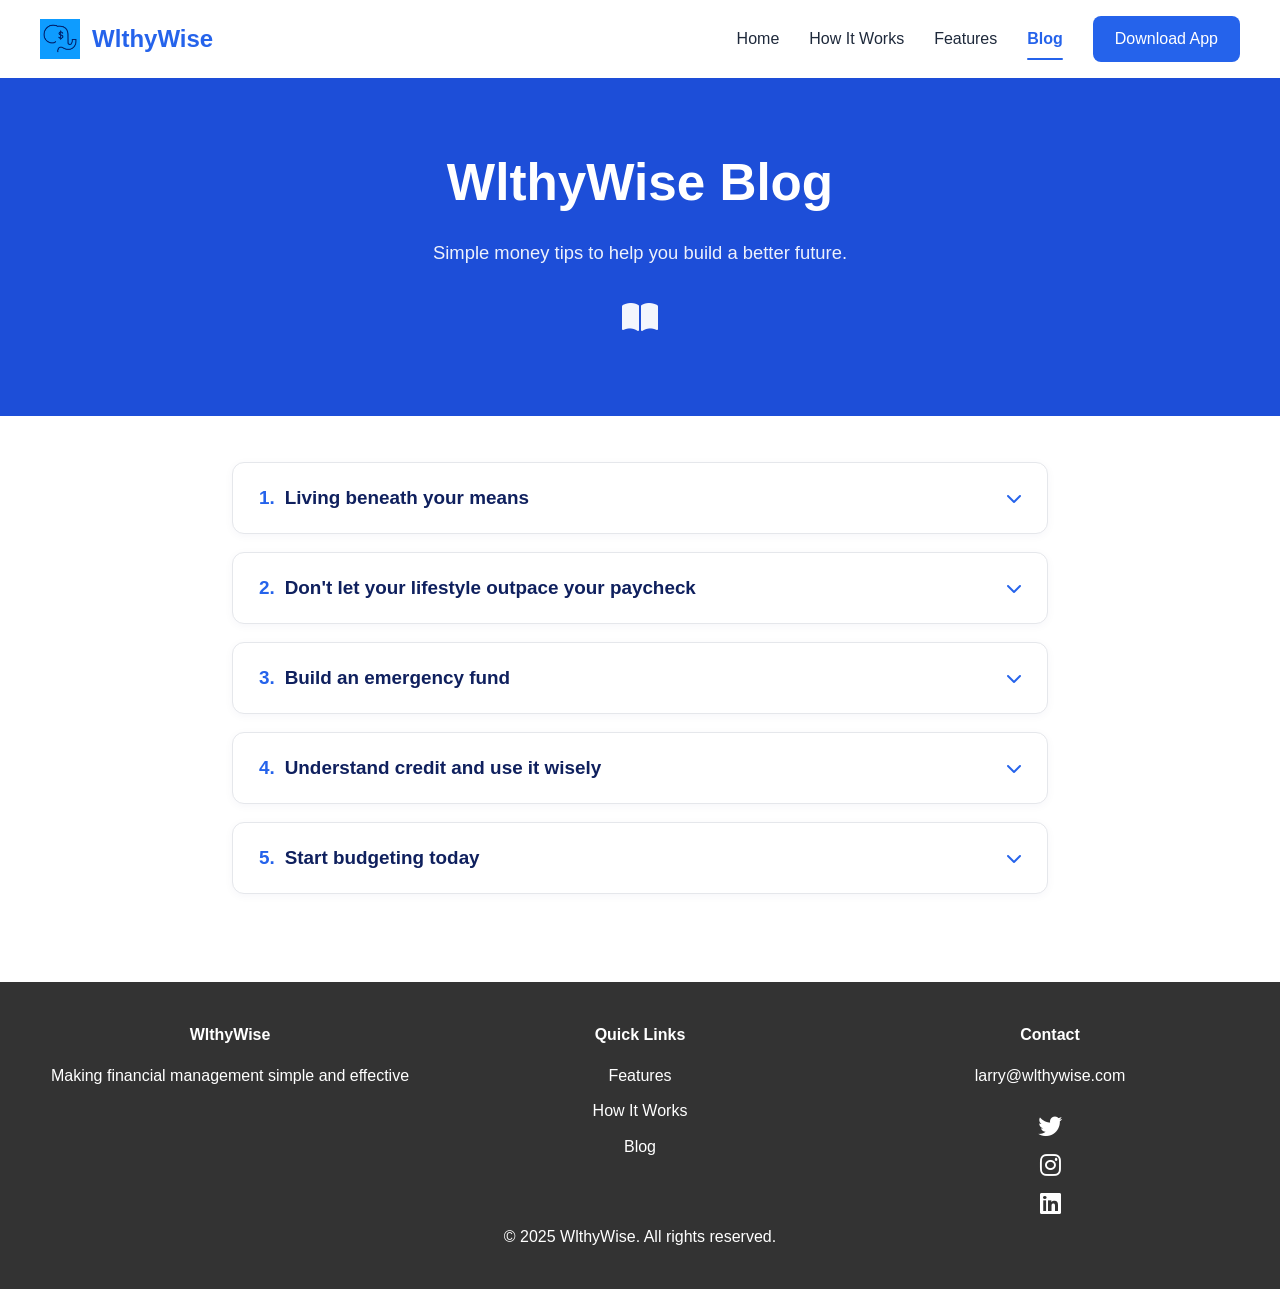
==== commit b5d1d9ec: "Add remaining interactive blog articles" ====
--- a/blog.html
+++ b/blog.html
@@ -200,8 +200,179 @@
         .vs-bar.now{ background:linear-gradient(90deg,#16a34a,#22c55e); box-shadow:0 0 22px rgba(34,197,94,.45); }
         .vs-bar.wait{ background:linear-gradient(90deg,#475569,#64748b); }
         .pre-anim .vs-bar{ width:0 !important; min-width:0 !important; }
-
+        
+/* Credit article extras */
+.credit-gauge{
+    margin-top:24px;
+}
+
+.credit-gauge__track{
+    display:grid;
+    grid-template-columns:1fr 1fr 1fr 1fr;
+    height:14px;
+    border-radius:50px;
+    overflow:hidden;
+}
+
+.credit-gauge__excellent{
+    background:#22c55e;
+}
+
+.credit-gauge__good{
+    background:#86c97a;
+}
+
+.credit-gauge__fair{
+    background:#f59e0b;
+}
+
+.credit-gauge__risky{
+    background:#ef4444;
+}
+
+.credit-gauge__labels{
+    display:flex;
+    justify-content:space-between;
+    margin-top:8px;
+    font-size:.74rem;
+    color:#64748b;
+}
+
+.credit-gauge__result{
+    margin-top:18px;
+    border-radius:12px;
+    padding:13px;
+    text-align:center;
+    font-weight:800;
+    background:rgba(34,197,94,.12);
+    color:#16a34a;
+}
+/* Budgeting article extras */
+.budget-category{
+    margin-top:18px;
+}
+
+.slider.transport{
+    background:#ddd6fe;
+}
+
+.slider.transport::-webkit-slider-thumb{
+    border-color:#8b5cf6;
+}
+
+.slider.transport::-moz-range-thumb{
+    border-color:#8b5cf6;
+}
+
+.slider.fun{
+    background:#fecaca;
+}
+
+.slider.fun::-webkit-slider-thumb{
+    border-color:#ef4444;
+}
+
+.slider.fun::-moz-range-thumb{
+    border-color:#ef4444;
+}
+
+.budget-builder-result{
+    display:grid;
+    grid-template-columns:220px 1fr;
+    gap:28px;
+    align-items:center;
+    margin-top:30px;
+}
+
+.budget-builder-donut{
+    width:220px;
+    height:220px;
+    border-radius:50%;
+    background:conic-gradient(
+        #3b82f6 0% 35%,
+        #f59e0b 35% 50%,
+        #8b5cf6 50% 60%,
+        #ef4444 60% 75%,
+        #22c55e 75% 100%
+    );
+    box-shadow:0 10px 30px rgba(15,32,94,.12);
+    transition:background .35s ease;
+}
+
+.budget-builder-legend{
+    display:flex;
+    flex-direction:column;
+    gap:12px;
+}
+
+.budget-builder-legend > div{
+    display:grid;
+    grid-template-columns:14px 1fr auto;
+    gap:9px;
+    align-items:center;
+    color:#475569;
+    font-size:.94rem;
+}
+
+.budget-builder-legend b{
+    color:var(--ww-navy);
+}
+
+.budget-dot{
+    width:12px;
+    height:12px;
+    border-radius:50%;
+}
+
+.budget-dot.housing{
+    background:#3b82f6;
+}
+
+.budget-dot.food{
+    background:#f59e0b;
+}
+
+.budget-dot.transport{
+    background:#8b5cf6;
+}
+
+.budget-dot.fun{
+    background:#ef4444;
+}
+
+.budget-dot.savings{
+    background:#22c55e;
+}
+
+.budget-unassigned{
+    margin-top:24px;
+    padding:13px 16px;
+    border-radius:12px;
+    background:#f1f5f9;
+    color:#475569;
+    text-align:center;
+    font-weight:700;
+    font-size:.92rem;
+}
+
+.budget-unassigned.zero{
+    background:#dcfce7;
+    color:#16a34a;
+}
+
+.budget-unassigned.over{
+    background:#fee2e2;
+    color:#dc2626;
+}
         @media screen and (max-width:760px){
+
+            .budget-builder-result{
+    grid-template-columns:1fr;
+}
+
+.budget-builder-donut{
+    margin:0 auto;
+}
             .culprit-grid, .options-grid, .creep-grid{ grid-template-columns:1fr; }
             .budget-grid, .growth-grid, .split{ grid-template-columns:1fr; }
             .gap-section{ padding:28px 20px; }
@@ -243,8 +414,8 @@
         <div class="acc-wrap">
 
             <!-- POST 1 — full interactive article -->
-            <div class="acc-item open" id="post-1">
-                <button class="acc-head" aria-expanded="true" aria-controls="post-1-body">
+            <div class="acc-item" id="post-1">
+                <button class="acc-head" aria-expanded="false" aria-controls="post-1-body">
                     <span class="acc-title"><span class="acc-num">1.</span> Living beneath your means</span>
                     <i class="fas fa-chevron-down acc-chevron"></i>
                 </button>
@@ -600,53 +771,1226 @@
                 </div>
             </div>
 
+            
             <!-- POST 3 -->
-            <div class="acc-item" id="post-3">
-                <button class="acc-head" aria-expanded="false" aria-controls="post-3-body">
-                    <span class="acc-title"><span class="acc-num">3.</span> Build an emergency fund</span>
-                    <i class="fas fa-chevron-down acc-chevron"></i>
-                </button>
-                <div class="acc-body" id="post-3-body">
-                    <div class="acc-body-inner">
-                        <div class="acc-pad">
-                            <p class="acc-summary">An emergency fund is the buffer between a bad week and a financial crisis. We'll cover how much to set aside, where to keep it, and how to build it without feeling the pinch.</p>
-                            <span class="acc-tag">Full article coming soon</span>
+<div class="acc-item" id="post-3">
+    <button class="acc-head" aria-expanded="false" aria-controls="post-3-body">
+        <span class="acc-title">
+            <span class="acc-num">3.</span>
+            Build an emergency fund
+        </span>
+        <i class="fas fa-chevron-down acc-chevron"></i>
+    </button>
+
+    <div class="acc-body" id="post-3-body">
+        <div class="acc-body-inner">
+            <div class="acc-pad">
+
+                <p class="acc-summary">
+                    An emergency fund is the buffer between a bad week and a financial crisis.
+                    We'll cover how much to set aside, where to keep it, and how to build it
+                    without feeling the pinch.
+                </p>
+
+                <hr class="acc-divider">
+
+                <div class="blog-body">
+
+                    <section class="blog-section reveal">
+                        <p class="lede">
+                            Your car doesn't check your calendar before the transmission goes.
+                            Your landlord doesn't care that this was already a tight month.
+                            And your job doesn't ask permission before a round of layoffs.
+                            Emergencies aren't rare — they're just unscheduled.
+                        </p>
+
+                        <blockquote class="pull-quote">
+                            <span class="pull-quote__big">
+                                One bad week should not become a bad year.
+                            </span>
+                            An emergency fund gives you breathing room when life gets expensive.
+                        </blockquote>
+
+                        <p>
+                            An <strong>emergency fund</strong> is money set aside specifically
+                            to absorb the unexpected — a repair, a medical bill, or a gap between
+                            jobs — without derailing your rent, your credit cards, or your sleep.
+                            It's boring on purpose. That's the whole point.
+                        </p>
+                    </section>
+
+                    <section class="blog-section reveal">
+                        <h2 class="blog-h2">
+                            Why “I'll figure it out” isn't a plan
+                        </h2>
+
+                        <div class="culprit-grid">
+                            <div class="culprit-card">
+                                <div class="culprit-icon">
+                                    <i class="fas fa-car-side"></i>
+                                </div>
+                                <h3>The car repair</h3>
+                                <p>
+                                    A $600 fix appears the same week rent is due and suddenly
+                                    becomes a credit-card balance.
+                                </p>
+                            </div>
+
+                            <div class="culprit-card">
+                                <div class="culprit-icon">
+                                    <i class="fas fa-chart-line-down"></i>
+                                </div>
+                                <h3>The layoff</h3>
+                                <p>
+                                    A job search expected to take a few weeks stretches into
+                                    two months while the bills keep arriving.
+                                </p>
+                            </div>
+
+                            <div class="culprit-card">
+                                <div class="culprit-icon">
+                                    <i class="fas fa-notes-medical"></i>
+                                </div>
+                                <h3>The medical bill</h3>
+                                <p>
+                                    Even with insurance, one visit can leave you with an expense
+                                    you never planned for.
+                                </p>
+                            </div>
                         </div>
+
+                        <p>
+                            Without a fund, each surprise can become debt. With one, it becomes
+                            an expense you handle and move past.
+                        </p>
+                    </section>
+
+                    <section class="blog-section reveal">
+                        <h2 class="blog-h2">
+                            Meet the number that actually matters
+                        </h2>
+
+                        <p>
+                            Most advice recommends saving
+                            <strong>three to six months of essential expenses</strong>:
+                            rent, groceries, transportation, insurance, and minimum debt payments.
+                            Not your entire lifestyle — just what it takes to keep the lights on.
+                        </p>
+                    </section>
+
+                    <section class="blog-section tool reveal" id="emergency-target-tool">
+                        <div class="tool-head">
+                            <span class="tool-tag">
+                                <i class="fas fa-sliders"></i>
+                                Interactive
+                            </span>
+
+                            <h2 class="blog-h2">Find your emergency-fund target</h2>
+
+                            <p class="muted">
+                                Enter your essential monthly expenses and choose how many months
+                                of protection you want.
+                            </p>
+                        </div>
+
+                        <div class="budget-grid">
+                            <div class="budget-controls">
+                                <label class="field">
+                                    <span>Essential monthly expenses</span>
+
+                                    <div class="input-money">
+                                        <span>$</span>
+                                        <input
+                                            type="number"
+                                            id="ef-expenses"
+                                            value="1200"
+                                            min="0"
+                                            step="50"
+                                        >
+                                    </div>
+                                </label>
+
+                                <div class="slider-row">
+                                    <label>
+                                        Months of cushion
+                                        <b id="ef-months-val">3 months</b>
+                                    </label>
+
+                                    <input
+                                        type="range"
+                                        id="ef-months"
+                                        min="1"
+                                        max="9"
+                                        step="1"
+                                        value="3"
+                                        class="slider save"
+                                    >
+                                </div>
+                            </div>
+
+                            <div class="growth-result" style="background:#ffffff;">
+                                <span
+                                    class="growth-result__lbl"
+                                    style="color:#64748b;"
+                                >
+                                    Your target
+                                </span>
+
+                                <span
+                                    class="growth-result__num"
+                                    id="ef-target"
+                                    style="color:var(--ww-green);"
+                                >
+                                    $3,600
+                                </span>
+
+                                <p
+                                    class="muted"
+                                    style="margin:0; font-size:.9rem;"
+                                >
+                                    Emergency fund
+                                </p>
+                            </div>
+                        </div>
+                    </section>
+
+                    <section class="blog-section reveal">
+                        <h2 class="blog-h2">
+                            Where should you keep it?
+                        </h2>
+
+                        <p>
+                            It should not live in your everyday checking account, where it is
+                            one impulse purchase away from disappearing. It also should not be
+                            invested in the stock market, where it could lose value right when
+                            you need it.
+                        </p>
+
+                        <p>
+                            A separate <strong>high-yield savings account</strong> is usually
+                            the sweet spot: accessible, stable, and earning some interest while
+                            it waits.
+                        </p>
+                    </section>
+
+                    <section class="blog-section tool tool--dark reveal" id="emergency-fill-tool">
+                        <div class="tool-head">
+                            <span class="tool-tag light">
+                                <i class="fas fa-piggy-bank"></i>
+                                Interactive
+                            </span>
+
+                            <h2 class="blog-h2">How long will it take?</h2>
+
+                            <p class="muted-light">
+                                Choose a weekly savings amount and see how long it would take
+                                to reach your target.
+                            </p>
+                        </div>
+
+                        <div class="growth-grid">
+                            <div class="growth-controls">
+                                <div class="preset-row">
+                                    <span>Quick start:</span>
+
+                                    <button
+                                        class="preset ef-preset active"
+                                        data-amt="20"
+                                        type="button"
+                                    >
+                                        $20/week
+                                    </button>
+
+                                    <button
+                                        class="preset ef-preset"
+                                        data-amt="50"
+                                        type="button"
+                                    >
+                                        $50/week
+                                    </button>
+
+                                    <button
+                                        class="preset ef-preset"
+                                        data-amt="100"
+                                        type="button"
+                                    >
+                                        $100/week
+                                    </button>
+                                </div>
+
+                                <div class="slider-row light">
+                                    <label>
+                                        Save per week
+                                        <b id="ef-weekly-val">$20</b>
+                                    </label>
+
+                                    <input
+                                        type="range"
+                                        id="ef-weekly"
+                                        min="10"
+                                        max="200"
+                                        step="5"
+                                        value="20"
+                                        class="slider grow"
+                                    >
+                                </div>
+                            </div>
+
+                            <div class="growth-result">
+                                <span class="growth-result__lbl">
+                                    Estimated time
+                                </span>
+
+                                <span
+                                    class="growth-result__num"
+                                    id="ef-monthsfill"
+                                >
+                                    42 months
+                                </span>
+
+                                <div class="growth-breakdown">
+                                    <div>
+                                        <span id="ef-weeks">180 weeks</span>
+                                        <small>total time</small>
+                                    </div>
+
+                                    <div class="plus">→</div>
+
+                                    <div>
+                                        <span class="hl" id="ef-datetarget">$3,600</span>
+                                        <small>target</small>
+                                    </div>
+                                </div>
+                            </div>
+                        </div>
+                    </section>
+
+                    <section class="blog-section reveal">
+                        <h2 class="blog-h2 center">
+                            So how do you actually start?
+                        </h2>
+
+                        <p class="center muted">
+                            Four manageable steps.
+                        </p>
+
+                        <ol class="playbook">
+                            <li class="play-card">
+                                <span class="play-num">1</span>
+
+                                <div>
+                                    <h3>
+                                        <i class="fas fa-flag"></i>
+                                        Start with a smaller first goal
+                                    </h3>
+
+                                    <p>
+                                        Don't aim for six months on day one. Build $500 to $1,000
+                                        first. That alone can cover many common emergencies.
+                                    </p>
+                                </div>
+                            </li>
+
+                            <li class="play-card">
+                                <span class="play-num">2</span>
+
+                                <div>
+                                    <h3>
+                                        <i class="fas fa-robot"></i>
+                                        Automate a weekly transfer
+                                    </h3>
+
+                                    <p>
+                                        Schedule it for payday, before the money gets absorbed
+                                        into regular spending.
+                                    </p>
+                                </div>
+                            </li>
+
+                            <li class="play-card">
+                                <span class="play-num">3</span>
+
+                                <div>
+                                    <h3>
+                                        <i class="fas fa-building-columns"></i>
+                                        Keep it separate and boring
+                                    </h3>
+
+                                    <p>
+                                        Use a dedicated savings account rather than everyday
+                                        checking or an investment account.
+                                    </p>
+                                </div>
+                            </li>
+
+                            <li class="play-card">
+                                <span class="play-num">4</span>
+
+                                <div>
+                                    <h3>
+                                        <i class="fas fa-rotate"></i>
+                                        Refill it after you use it
+                                    </h3>
+
+                                    <p>
+                                        Using your emergency fund is not failure. Rebuilding it
+                                        simply becomes your next savings priority.
+                                    </p>
+                                </div>
+                            </li>
+                        </ol>
+                    </section>
+
+                    <section class="blog-section reveal">
+                        <h2 class="blog-h2 center">
+                            This isn't about being afraid
+                        </h2>
+
+                        <p class="center">
+                            An emergency fund is not about assuming the worst is coming.
+                            It is about making sure that, if it does, the cost is a withdrawal
+                            instead of your peace of mind.
+                        </p>
+
+                        <p class="kicker-line center">
+                            Boring habit.
+                            <span class="grad-text">
+                                Life-changing when you actually need it.
+                            </span>
+                        </p>
+                    </section>
+
+                    <section class="blog-cta reveal">
+                        <h2>Ready to build your cushion?</h2>
+
+                        <p>
+                            Let WlthyWise help you find your number and automate the rest.
+                        </p>
+
+                        <a
+                            href="index.html#contact"
+                            class="cta-button cta-button--solid"
+                        >
+                            Get Started
+                        </a>
+                    </section>
+
+                </div>
+            </div>
+        </div>
+    </div>
+</div>
+
+            <!-- POST 4 -->
+<div class="acc-item" id="post-4">
+    <button class="acc-head" aria-expanded="false" aria-controls="post-4-body">
+        <span class="acc-title">
+            <span class="acc-num">4.</span>
+            Understand credit and use it wisely
+        </span>
+        <i class="fas fa-chevron-down acc-chevron"></i>
+    </button>
+
+    <div class="acc-body" id="post-4-body">
+        <div class="acc-body-inner">
+            <div class="acc-pad">
+
+                <p class="acc-summary">
+                    Credit isn't the enemy — misunderstanding it is.
+                    Learn how credit scores actually work and how to use
+                    credit as a tool that works for you, not against you.
+                </p>
+
+                
+                <hr class="acc-divider">
+
+<div class="blog-body">
+
+    <section class="blog-section reveal">
+        <p class="lede">
+            Credit sounds complicated because it's usually explained that way —
+            a wall of jargon about utilization ratios and hard inquiries that
+            makes people avoid the topic entirely.
+        </p>
+
+        <blockquote class="pull-quote">
+            <span class="pull-quote__big">
+                Your score doesn't reward how much money you have.
+            </span>
+            It rewards how predictable you are.
+        </blockquote>
+
+        <p>
+            <strong>Credit</strong> is borrowed trust. Every time you use it
+            responsibly, that trust compounds through cheaper loans, better
+            apartment options, and stronger financial flexibility.
+        </p>
+    </section>
+
+    <section class="blog-section reveal">
+        <h2 class="blog-h2">What actually moves your score</h2>
+
+        <div class="culprit-grid">
+            <div class="culprit-card">
+                <div class="culprit-icon">
+                    <i class="fas fa-calendar-check"></i>
+                </div>
+                <h3>Payment history</h3>
+                <p>
+                    The biggest factor. One late payment can undo months of
+                    otherwise good habits.
+                </p>
+            </div>
+
+            <div class="culprit-card">
+                <div class="culprit-icon">
+                    <i class="fas fa-chart-pie"></i>
+                </div>
+                <h3>Credit utilization</h3>
+                <p>
+                    How much of your available credit you are using. Lower is
+                    generally better.
+                </p>
+            </div>
+
+            <div class="culprit-card">
+                <div class="culprit-icon">
+                    <i class="fas fa-clock-rotate-left"></i>
+                </div>
+                <h3>Length and mix</h3>
+                <p>
+                    Older accounts and a healthy mix of credit types can help
+                    your score over time.
+                </p>
+            </div>
+        </div>
+
+        <p>
+            None of these require a finance degree. They require consistency.
+        </p>
+    </section>
+
+    <section class="blog-section reveal">
+        <h2 class="blog-h2">
+            The number nobody explains: utilization
+        </h2>
+
+        <p>
+            Utilization is simply your balance divided by your credit limit.
+            A higher percentage can make it appear that you rely heavily on
+            borrowed money.
+        </p>
+    </section>
+
+    <section class="blog-section tool reveal" id="credit-utilization-tool">
+        <div class="tool-head">
+            <span class="tool-tag">
+                <i class="fas fa-sliders"></i>
+                Interactive
+            </span>
+
+            <h2 class="blog-h2">Check your utilization</h2>
+
+            <p class="muted">
+                Enter your credit limit and adjust your balance to see where
+                your ratio lands.
+            </p>
+        </div>
+
+        <label class="field">
+            <span>Credit limit</span>
+
+            <div class="input-money">
+                <span>$</span>
+                <input
+                    type="number"
+                    id="cr-limit"
+                    value="5000"
+                    min="1"
+                    step="100"
+                >
+            </div>
+        </label>
+
+        <div class="slider-row">
+            <label>
+                Current balance
+                <b id="cr-balance-val">$500</b>
+            </label>
+
+            <input
+                type="range"
+                id="cr-balance"
+                min="0"
+                max="5000"
+                step="50"
+                value="500"
+                class="slider save"
+            >
+        </div>
+
+        <div class="credit-gauge">
+            <div class="credit-gauge__track">
+                <span class="credit-gauge__excellent"></span>
+                <span class="credit-gauge__good"></span>
+                <span class="credit-gauge__fair"></span>
+                <span class="credit-gauge__risky"></span>
+            </div>
+
+            <div class="credit-gauge__labels">
+                <span>0%</span>
+                <span>10%</span>
+                <span>30%</span>
+                <span>50%</span>
+                <span>100%</span>
+            </div>
+
+            <div class="credit-gauge__result" id="cr-result">
+                10% — Excellent
+            </div>
+        </div>
+    </section>
+
+    <section class="blog-section reveal">
+        <p>
+            Notice what did not matter in that calculator: your income.
+            Utilization is about the ratio between your balance and limit.
+        </p>
+
+        <h2 class="blog-h2">
+            The real cost of carrying a balance
+        </h2>
+
+        <p>
+            Interest compounds against you the same way investment growth can
+            compound for you — except it is working in the wrong direction.
+        </p>
+    </section>
+
+    <section class="blog-section tool tool--dark reveal" id="credit-interest-tool">
+        <div class="tool-head">
+            <span class="tool-tag light">
+                <i class="fas fa-credit-card"></i>
+                Interactive
+            </span>
+
+            <h2 class="blog-h2">
+                What carrying a balance actually costs
+            </h2>
+
+            <p class="muted-light">
+                See how your balance and APR turn into real interest.
+            </p>
+        </div>
+
+        <div class="growth-grid">
+            <div class="growth-controls">
+                <label class="field">
+                    <span style="color:#dbe5ff;">Card balance</span>
+
+                    <div class="input-money">
+                        <span>$</span>
+                        <input
+                            type="number"
+                            id="cr-carry"
+                            value="2000"
+                            min="0"
+                            step="50"
+                        >
+                    </div>
+                </label>
+
+                <div class="slider-row light">
+                    <label>
+                        Interest rate
+                        <b id="cr-apr-val">22%</b>
+                    </label>
+
+                    <input
+                        type="range"
+                        id="cr-apr"
+                        min="10"
+                        max="30"
+                        step="1"
+                        value="22"
+                        class="slider grow"
+                    >
+                </div>
+            </div>
+
+            <div class="growth-result">
+                <span class="growth-result__lbl">
+                    Estimated interest
+                </span>
+
+                <span
+                    class="growth-result__num"
+                    id="cr-yearly-interest"
+                >
+                    $440
+                </span>
+
+                <div class="growth-breakdown">
+                    <div>
+                        <span id="cr-monthly-interest">$37</span>
+                        <small>per month</small>
+                    </div>
+
+                    <div class="plus">→</div>
+
+                    <div>
+                        <span class="hl">1 year</span>
+                        <small>at this rate</small>
                     </div>
                 </div>
             </div>
-
-            <!-- POST 4 -->
-            <div class="acc-item" id="post-4">
-                <button class="acc-head" aria-expanded="false" aria-controls="post-4-body">
-                    <span class="acc-title"><span class="acc-num">4.</span> Understand credit and use it wisely</span>
-                    <i class="fas fa-chevron-down acc-chevron"></i>
-                </button>
-                <div class="acc-body" id="post-4-body">
-                    <div class="acc-body-inner">
-                        <div class="acc-pad">
-                            <p class="acc-summary">Credit isn't the enemy — misunderstanding it is. Learn how credit scores actually work and how to use credit as a tool that works for you, not against you.</p>
-                            <span class="acc-tag">Full article coming soon</span>
+        </div>
+    </section>
+
+    <section class="blog-section reveal">
+        <h2 class="blog-h2 center">
+            So what do you actually do about it?
+        </h2>
+
+        <p class="center muted">
+            Four simple rules.
+        </p>
+
+        <ol class="playbook">
+            <li class="play-card">
+                <span class="play-num">1</span>
+
+                <div>
+                    <h3>
+                        <i class="fas fa-calendar-check"></i>
+                        Pay on time, every time
+                    </h3>
+
+                    <p>
+                        Set up autopay for at least the minimum so a forgotten
+                        due date cannot damage your history.
+                    </p>
+                </div>
+            </li>
+
+            <li class="play-card">
+                <span class="play-num">2</span>
+
+                <div>
+                    <h3>
+                        <i class="fas fa-chart-line"></i>
+                        Keep utilization low
+                    </h3>
+
+                    <p>
+                        Try to stay below 30%, and ideally below 10% before
+                        applying for an apartment or loan.
+                    </p>
+                </div>
+            </li>
+
+            <li class="play-card">
+                <span class="play-num">3</span>
+
+                <div>
+                    <h3>
+                        <i class="fas fa-hourglass-half"></i>
+                        Let older accounts age
+                    </h3>
+
+                    <p>
+                        Your oldest account may help simply by remaining open.
+                        Avoid closing it unless it costs you money.
+                    </p>
+                </div>
+            </li>
+
+            <li class="play-card">
+                <span class="play-num">4</span>
+
+                <div>
+                    <h3>
+                        <i class="fas fa-file-signature"></i>
+                        Apply only when needed
+                    </h3>
+
+                    <p>
+                        Space out applications so unnecessary hard inquiries
+                        do not pile up.
+                    </p>
+                </div>
+            </li>
+        </ol>
+    </section>
+
+    <section class="blog-section reveal">
+        <h2 class="blog-h2 center">
+            Credit is a tool, not an enemy
+        </h2>
+
+        <p class="center">
+            Used well, credit can open doors without costing you extra money.
+            The game is being predictable, paying on time, and keeping balances
+            manageable.
+        </p>
+
+        <p class="kicker-line center">
+            Predictable. On time.
+            <span class="grad-text">Low utilization.</span>
+        </p>
+    </section>
+
+    <section class="blog-cta reveal">
+        <h2>Ready to make credit work for you?</h2>
+
+        <p>
+            Let WlthyWise help you track balances, limits, and due dates.
+        </p>
+
+        <a
+            href="index.html#contact"
+            class="cta-button cta-button--solid"
+        >
+            Get Started
+        </a>
+    </section>
+
+</div>
+
+            </div>
+        </div>
+    </div>
+</div>
+
+            <!-- POST 5 -->
+<div class="acc-item" id="post-5">
+    <button class="acc-head" aria-expanded="false" aria-controls="post-5-body">
+        <span class="acc-title">
+            <span class="acc-num">5.</span>
+            Start budgeting today
+        </span>
+        <i class="fas fa-chevron-down acc-chevron"></i>
+    </button>
+
+    <div class="acc-body" id="post-5-body">
+        <div class="acc-body-inner">
+            <div class="acc-pad">
+
+                <p class="acc-summary">
+                    The best budget is the one you'll actually stick to.
+                    Start tracking where your money goes today with our free
+                    template — it only takes a few clicks.
+                </p>
+
+                <hr class="acc-divider">
+
+                <div class="blog-body">
+
+                    <section class="blog-section reveal">
+                        <p class="lede">
+                            Say “budget” out loud and most people hear punishment:
+                            spreadsheets, guilt, and giving up coffee forever.
+                            No wonder it never sticks.
+                        </p>
+
+                        <blockquote class="pull-quote">
+                            <span class="pull-quote__big">
+                                A budget isn't a cage.
+                            </span>
+                            It's a map you draw yourself, so you know where you're
+                            headed before you run out of gas.
+                        </blockquote>
+
+                        <p>
+                            A <strong>budget</strong> is simply a plan for your money
+                            before it leaves your account, rather than a mystery you
+                            solve after it is already gone.
+                        </p>
+                    </section>
+
+                    <section class="blog-section reveal">
+                        <h2 class="blog-h2">
+                            Why most budgets fail before they start
+                        </h2>
+
+                        <div class="culprit-grid">
+                            <div class="culprit-card">
+                                <div class="culprit-icon">
+                                    <i class="fas fa-puzzle-piece"></i>
+                                </div>
+                                <h3>Too complicated</h3>
+                                <p>
+                                    Fifteen categories and a color-coded spreadsheet
+                                    can make quitting feel easier than budgeting.
+                                </p>
+                            </div>
+
+                            <div class="culprit-card">
+                                <div class="culprit-icon">
+                                    <i class="fas fa-lock"></i>
+                                </div>
+                                <h3>Too restrictive</h3>
+                                <p>
+                                    A plan with zero room for enjoyment rarely survives
+                                    contact with real life.
+                                </p>
+                            </div>
+
+                            <div class="culprit-card">
+                                <div class="culprit-icon">
+                                    <i class="fas fa-bullseye"></i>
+                                </div>
+                                <h3>No room for fun</h3>
+                                <p>
+                                    A realistic budget includes the things you actually
+                                    want to spend money on.
+                                </p>
+                            </div>
                         </div>
-                    </div>
+                    </section>
+
+                    <section class="blog-section reveal">
+                        <h2 class="blog-h2">Give every dollar a job</h2>
+
+                        <p>
+                            Start with your income, then decide where each dollar goes
+                            before it disappears into small, forgettable purchases.
+                        </p>
+                    </section>
+
+                    <section class="blog-section tool reveal" id="budget-builder-tool">
+                        <div class="tool-head">
+                            <span class="tool-tag">
+                                <i class="fas fa-sliders"></i>
+                                Interactive
+                            </span>
+
+                            <h2 class="blog-h2">Build your budget</h2>
+
+                            <p class="muted">
+                                Enter your monthly income and adjust each category until
+                                every dollar has a job.
+                            </p>
+                        </div>
+
+                        <label class="field">
+                            <span>Monthly income</span>
+
+                            <div class="input-money">
+                                <span>$</span>
+                                <input
+                                    type="number"
+                                    id="bg-income"
+                                    value="2500"
+                                    min="0"
+                                    step="50"
+                                >
+                            </div>
+                        </label>
+
+                        <div class="budget-category">
+                            <div class="slider-row">
+                                <label>
+                                    Housing
+                                    <b id="bg-housing-val">35%</b>
+                                </label>
+                                <input type="range" id="cat-housing"
+                                    min="0" max="100" step="1" value="35"
+                                    class="slider needs">
+                            </div>
+                        </div>
+
+                        <div class="budget-category">
+                            <div class="slider-row">
+                                <label>
+                                    Food
+                                    <b id="bg-food-val">15%</b>
+                                </label>
+                                <input type="range" id="cat-food"
+                                    min="0" max="100" step="1" value="15"
+                                    class="slider wants">
+                            </div>
+                        </div>
+
+                        <div class="budget-category">
+                            <div class="slider-row">
+                                <label>
+                                    Transportation
+                                    <b id="bg-transport-val">10%</b>
+                                </label>
+                                <input type="range" id="cat-transport"
+                                    min="0" max="100" step="1" value="10"
+                                    class="slider transport">
+                            </div>
+                        </div>
+
+                        <div class="budget-category">
+                            <div class="slider-row">
+                                <label>
+                                    Fun
+                                    <b id="bg-fun-val">15%</b>
+                                </label>
+                                <input type="range" id="cat-fun"
+                                    min="0" max="100" step="1" value="15"
+                                    class="slider fun">
+                            </div>
+                        </div>
+
+                        <div class="budget-category">
+                            <div class="slider-row">
+                                <label>
+                                    Savings
+                                    <b id="bg-savings-val">25%</b>
+                                </label>
+                                <input type="range" id="cat-savings"
+                                    min="0" max="100" step="1" value="25"
+                                    class="slider save">
+                            </div>
+                        </div>
+
+                        <div class="budget-builder-result">
+                            <div class="budget-builder-donut" id="bg-donut"></div>
+
+                            <div class="budget-builder-legend">
+                                <div>
+                                    <span class="budget-dot housing"></span>
+                                    Housing
+                                    <b id="bg-housing-amt">$875</b>
+                                </div>
+
+                                <div>
+                                    <span class="budget-dot food"></span>
+                                    Food
+                                    <b id="bg-food-amt">$375</b>
+                                </div>
+
+                                <div>
+                                    <span class="budget-dot transport"></span>
+                                    Transportation
+                                    <b id="bg-transport-amt">$250</b>
+                                </div>
+
+                                <div>
+                                    <span class="budget-dot fun"></span>
+                                    Fun
+                                    <b id="bg-fun-amt">$375</b>
+                                </div>
+
+                                <div>
+                                    <span class="budget-dot savings"></span>
+                                    Savings
+                                    <b id="bg-savings-amt">$625</b>
+                                </div>
+                            </div>
+                        </div>
+
+                        <div class="budget-unassigned zero" id="bg-unassigned">
+                            $0 unassigned — every dollar has a job
+                        </div>
+                    </section>
+
+                    <section class="blog-section reveal">
+                        <p>
+                            Savings should be a category, not an afterthought.
+                            When it receives only “whatever is left,” it often
+                            receives nothing.
+                        </p>
+
+                        <h2 class="blog-h2">
+                            What one small cut is actually worth
+                        </h2>
+
+                        <p>
+                            You do not need to overhaul your entire life.
+                            Redirecting one small monthly amount into savings can
+                            add up faster than it seems.
+                        </p>
+                    </section>
+
+                    <section class="blog-section tool tool--dark reveal"
+                        id="budget-redirect-tool">
+
+                        <div class="tool-head">
+                            <span class="tool-tag light">
+                                <i class="fas fa-arrow-right-arrow-left"></i>
+                                Interactive
+                            </span>
+
+                            <h2 class="blog-h2">
+                                The power of a small redirect
+                            </h2>
+
+                            <p class="muted-light">
+                                Move a small monthly expense into savings and see
+                                what it could become over time.
+                            </p>
+                        </div>
+
+                        <div class="growth-grid">
+                            <div class="growth-controls">
+                                <div class="slider-row light">
+                                    <label>
+                                        Monthly amount redirected
+                                        <b id="bg-redirect-val">$50</b>
+                                    </label>
+
+                                    <input
+                                        type="range"
+                                        id="bg-redirect"
+                                        min="10"
+                                        max="300"
+                                        step="10"
+                                        value="50"
+                                        class="slider grow"
+                                    >
+                                </div>
+
+                                <div class="slider-row light">
+                                    <label>
+                                        Keep it up for
+                                        <b id="bg-years-val">5 years</b>
+                                    </label>
+
+                                    <input
+                                        type="range"
+                                        id="bg-years"
+                                        min="1"
+                                        max="15"
+                                        step="1"
+                                        value="5"
+                                        class="slider grow"
+                                    >
+                                </div>
+                            </div>
+
+                            <div class="growth-result">
+                                <span class="growth-result__lbl">
+                                    Future value
+                                </span>
+
+                                <span class="growth-result__num" id="bg-future">
+                                    $3,590
+                                </span>
+
+                                <div class="growth-breakdown">
+                                    <div>
+                                        <span id="bg-total-in">$3,000</span>
+                                        <small>you put in</small>
+                                    </div>
+
+                                    <div class="plus">+</div>
+
+                                    <div>
+                                        <span class="hl">7%</span>
+                                        <small>annual return</small>
+                                    </div>
+                                </div>
+                            </div>
+                        </div>
+                    </section>
+
+                    <section class="blog-section reveal">
+                        <h2 class="blog-h2 center">
+                            So how do you actually start?
+                        </h2>
+
+                        <p class="center muted">Four manageable steps.</p>
+
+                        <ol class="playbook">
+                            <li class="play-card">
+                                <span class="play-num">1</span>
+                                <div>
+                                    <h3>
+                                        <i class="fas fa-eye"></i>
+                                        Track for one week
+                                    </h3>
+                                    <p>
+                                        Watch where the money goes before trying to
+                                        change anything.
+                                    </p>
+                                </div>
+                            </li>
+
+                            <li class="play-card">
+                                <span class="play-num">2</span>
+                                <div>
+                                    <h3>
+                                        <i class="fas fa-chart-pie"></i>
+                                        Pick a simple framework
+                                    </h3>
+                                    <p>
+                                        Use something like 50/30/20 as a starting
+                                        point and adjust it to fit your life.
+                                    </p>
+                                </div>
+                            </li>
+
+                            <li class="play-card">
+                                <span class="play-num">3</span>
+                                <div>
+                                    <h3>
+                                        <i class="fas fa-robot"></i>
+                                        Automate savings first
+                                    </h3>
+                                    <p>
+                                        Transfer savings on payday before other
+                                        spending has a chance to claim it.
+                                    </p>
+                                </div>
+                            </li>
+
+                            <li class="play-card">
+                                <span class="play-num">4</span>
+                                <div>
+                                    <h3>
+                                        <i class="fas fa-calendar-week"></i>
+                                        Review it weekly
+                                    </h3>
+                                    <p>
+                                        A five-minute check catches small drift before
+                                        it becomes an entire unexplained month.
+                                    </p>
+                                </div>
+                            </li>
+                        </ol>
+                    </section>
+
+                    <section class="blog-section reveal">
+                        <h2 class="blog-h2 center">
+                            This isn't about perfection
+                        </h2>
+
+                        <p class="center">
+                            Overspending in one category does not mean your budget
+                            failed. It means the budget showed you where to adjust.
+                        </p>
+
+                        <p class="kicker-line center">
+                            The goal isn't a perfect spreadsheet.
+                            <span class="grad-text">
+                                It's never being surprised by your own money.
+                            </span>
+                        </p>
+                    </section>
+
+                    <section class="blog-cta reveal">
+                        <h2>Ready to build a budget you'll actually keep?</h2>
+
+                        <p>
+                            Grab the free template and let WlthyWise help with the math.
+                        </p>
+
+                        <a href="index.html#contact"
+                            class="cta-button cta-button--solid">
+                            Get Started
+                        </a>
+                    </section>
+
                 </div>
             </div>
-
-            <!-- POST 5 -->
-            <div class="acc-item" id="post-5">
-                <button class="acc-head" aria-expanded="false" aria-controls="post-5-body">
-                    <span class="acc-title"><span class="acc-num">5.</span> Start budgeting today</span>
-                    <i class="fas fa-chevron-down acc-chevron"></i>
-                </button>
-                <div class="acc-body" id="post-5-body">
-                    <div class="acc-body-inner">
-                        <div class="acc-pad">
-                            <p class="acc-summary">The best budget is the one you'll actually stick to. Start tracking where your money goes today with our free template — it only takes a few clicks.</p>
-                            <span class="acc-tag">Full article coming soon</span>
-                        </div>
-                    </div>
-                </div>
-            </div>
+        </div>
+    </div>
+</div>
 
         </div>
     </main>
@@ -834,7 +2178,401 @@
         }
         [rRaise,rPct,rYears].forEach(function(el){ el && el.addEventListener('input', renderRaise); });
         if(rRaise) renderRaise();
-    })();
-    </script>
+  
+    /* ---- Post 3: Emergency fund target ---- */
+var efExpenses = document.getElementById('ef-expenses');
+var efMonths = document.getElementById('ef-months');
+var efMonthsVal = document.getElementById('ef-months-val');
+var efTarget = document.getElementById('ef-target');
+var efWeekly = document.getElementById('ef-weekly');
+var efWeeklyVal = document.getElementById('ef-weekly-val');
+var efWeeks = document.getElementById('ef-weeks');
+var efMonthsFill = document.getElementById('ef-monthsfill');
+var efDateTarget = document.getElementById('ef-datetarget');
+
+function getEmergencyTarget(){
+    var expenses = Math.max(0, parseFloat(efExpenses.value) || 0);
+    var months = parseInt(efMonths.value) || 1;
+
+    return expenses * months;
+}
+
+function renderEmergencyTarget(){
+    if(!efExpenses || !efMonths) return;
+
+    var months = parseInt(efMonths.value) || 1;
+    var target = getEmergencyTarget();
+
+    efMonthsVal.textContent =
+        months + (months === 1 ? ' month' : ' months');
+
+    efTarget.textContent = fmt(target);
+    efDateTarget.textContent = fmt(target);
+
+    renderEmergencyFill();
+}
+
+/* ---- Post 3: Emergency fund timeline ---- */
+function renderEmergencyFill(){
+    if(!efWeekly || !efExpenses || !efMonths) return;
+
+    var weekly = Math.max(1, parseFloat(efWeekly.value) || 1);
+    var target = getEmergencyTarget();
+
+    var weeks = target > 0 ? target / weekly : 0;
+    var monthsToFill = weeks / 4.33;
+
+    efWeeklyVal.textContent = fmt(weekly);
+    efWeeks.textContent =
+        Math.ceil(weeks).toLocaleString('en-US') + ' weeks';
+
+    efMonthsFill.textContent =
+        Math.ceil(monthsToFill).toLocaleString('en-US') +
+        (Math.ceil(monthsToFill) === 1 ? ' month' : ' months');
+
+    efDateTarget.textContent = fmt(target);
+}
+
+if(efExpenses){
+    efExpenses.addEventListener('input', renderEmergencyTarget);
+}
+
+if(efMonths){
+    efMonths.addEventListener('input', renderEmergencyTarget);
+}
+
+if(efWeekly){
+    efWeekly.addEventListener('input', function(){
+        document.querySelectorAll('.ef-preset').forEach(function(button){
+            button.classList.remove('active');
+        });
+
+        renderEmergencyFill();
+    });
+}
+
+document.querySelectorAll('.ef-preset').forEach(function(button){
+    button.addEventListener('click', function(){
+        document.querySelectorAll('.ef-preset').forEach(function(item){
+            item.classList.remove('active');
+        });
+
+        button.classList.add('active');
+        efWeekly.value = button.dataset.amt;
+
+        renderEmergencyFill();
+    });
+});
+
+if(efExpenses && efMonths && efWeekly){
+    renderEmergencyTarget();
+}
+
+/* ---- Post 4: Credit utilization ---- */
+var crLimit = document.getElementById('cr-limit');
+var crBalance = document.getElementById('cr-balance');
+var crBalanceVal = document.getElementById('cr-balance-val');
+var crResult = document.getElementById('cr-result');
+
+function renderCreditUtilization(){
+    if(!crLimit || !crBalance || !crBalanceVal || !crResult) return;
+
+    var limit = Math.max(1, parseFloat(crLimit.value) || 1);
+
+    crBalance.max = limit;
+
+    var balance = Math.min(
+        Math.max(0, parseFloat(crBalance.value) || 0),
+        limit
+    );
+
+    if(parseFloat(crBalance.value) > limit){
+        crBalance.value = limit;
+    }
+
+    var percent = balance / limit * 100;
+    var label;
+    var color;
+
+    if(percent <= 10){
+        label = 'Excellent';
+        color = '#16a34a';
+    } else if(percent <= 30){
+        label = 'Good';
+        color = '#65a30d';
+    } else if(percent <= 50){
+        label = 'Fair';
+        color = '#f59e0b';
+    } else {
+        label = 'Risky';
+        color = '#ef4444';
+    }
+
+    crBalanceVal.textContent = fmt(balance);
+    crResult.textContent = Math.round(percent) + '% — ' + label;
+    crResult.style.color = color;
+    crResult.style.background = color + '1f';
+}
+
+if(crLimit){
+    crLimit.addEventListener('input', renderCreditUtilization);
+}
+
+if(crBalance){
+    crBalance.addEventListener('input', renderCreditUtilization);
+}
+
+if(crLimit && crBalance){
+    renderCreditUtilization();
+}
+
+/* ---- Post 4: Credit interest cost ---- */
+var crCarry = document.getElementById('cr-carry');
+var crApr = document.getElementById('cr-apr');
+var crAprVal = document.getElementById('cr-apr-val');
+var crMonthlyInterest = document.getElementById('cr-monthly-interest');
+var crYearlyInterest = document.getElementById('cr-yearly-interest');
+
+function renderCreditInterest(){
+    if(
+        !crCarry ||
+        !crApr ||
+        !crAprVal ||
+        !crMonthlyInterest ||
+        !crYearlyInterest
+    ) return;
+
+    var balance = Math.max(0, parseFloat(crCarry.value) || 0);
+    var apr = Math.max(0, parseFloat(crApr.value) || 0);
+
+    var monthlyInterest = balance * (apr / 100 / 12);
+    var yearlyInterest = monthlyInterest * 12;
+
+    crAprVal.textContent = apr + '%';
+    crMonthlyInterest.textContent = fmt(monthlyInterest);
+    crYearlyInterest.textContent = fmt(yearlyInterest);
+}
+
+if(crCarry){
+    crCarry.addEventListener('input', renderCreditInterest);
+}
+
+if(crApr){
+    crApr.addEventListener('input', renderCreditInterest);
+}
+
+if(crCarry && crApr){
+    renderCreditInterest();
+}
+
+/* ---- Post 5: Budget builder ---- */
+var bgIncome = document.getElementById('bg-income');
+
+var bgSliders = {
+    housing: document.getElementById('cat-housing'),
+    food: document.getElementById('cat-food'),
+    transport: document.getElementById('cat-transport'),
+    fun: document.getElementById('cat-fun'),
+    savings: document.getElementById('cat-savings')
+};
+
+var bgColors = {
+    housing: '#3b82f6',
+    food: '#f59e0b',
+    transport: '#8b5cf6',
+    fun: '#ef4444',
+    savings: '#22c55e'
+};
+
+var bgDonut = document.getElementById('bg-donut');
+var bgUnassigned = document.getElementById('bg-unassigned');
+
+function renderBudgetBuilder(){
+    if(!bgIncome || !bgDonut || !bgUnassigned) return;
+
+    var incomeValue = Math.max(
+        0,
+        parseFloat(bgIncome.value) || 0
+    );
+
+    var percentages = {};
+    var totalPercent = 0;
+
+    Object.keys(bgSliders).forEach(function(key){
+        var slider = bgSliders[key];
+
+        if(!slider) return;
+
+        var percent = Math.max(
+            0,
+            parseFloat(slider.value) || 0
+        );
+
+        percentages[key] = percent;
+        totalPercent += percent;
+
+        var percentLabel =
+            document.getElementById('bg-' + key + '-val');
+
+        var amountLabel =
+            document.getElementById('bg-' + key + '-amt');
+
+        if(percentLabel){
+            percentLabel.textContent = percent + '%';
+        }
+
+        if(amountLabel){
+            amountLabel.textContent =
+                fmt(incomeValue * percent / 100);
+        }
+    });
+
+    if(totalPercent > 0){
+        var runningPercent = 0;
+        var gradientParts = [];
+
+        Object.keys(percentages).forEach(function(key){
+            var normalizedPercent =
+                percentages[key] / totalPercent * 100;
+
+            var start = runningPercent;
+            var end = runningPercent + normalizedPercent;
+
+            gradientParts.push(
+                bgColors[key] +
+                ' ' + start + '% ' + end + '%'
+            );
+
+            runningPercent = end;
+        });
+
+        bgDonut.style.background =
+            'conic-gradient(' + gradientParts.join(', ') + ')';
+    } else {
+        bgDonut.style.background = '#e2e8f0';
+    }
+
+    var remainingPercent = 100 - totalPercent;
+
+    bgUnassigned.classList.remove('zero', 'over');
+
+    if(Math.abs(remainingPercent) < 0.5){
+        bgUnassigned.textContent =
+            '$0 unassigned — every dollar has a job';
+
+        bgUnassigned.classList.add('zero');
+    } else if(remainingPercent > 0){
+        bgUnassigned.textContent =
+            fmt(incomeValue * remainingPercent / 100) +
+            ' unassigned — give it a job above';
+    } else {
+        bgUnassigned.textContent =
+            fmt(incomeValue * Math.abs(remainingPercent) / 100) +
+            ' over budget — dial something back';
+
+        bgUnassigned.classList.add('over');
+    }
+}
+
+if(bgIncome){
+    bgIncome.addEventListener(
+        'input',
+        renderBudgetBuilder
+    );
+}
+
+Object.keys(bgSliders).forEach(function(key){
+    var slider = bgSliders[key];
+
+    if(slider){
+        slider.addEventListener(
+            'input',
+            renderBudgetBuilder
+        );
+    }
+});
+
+if(bgIncome){
+    renderBudgetBuilder();
+}
+
+/* ---- Post 5: Monthly redirect calculator ---- */
+var bgRedirect = document.getElementById('bg-redirect');
+var bgRedirectVal =
+    document.getElementById('bg-redirect-val');
+
+var bgYears = document.getElementById('bg-years');
+var bgYearsVal =
+    document.getElementById('bg-years-val');
+
+var bgTotalIn =
+    document.getElementById('bg-total-in');
+
+var bgFuture =
+    document.getElementById('bg-future');
+
+function renderBudgetRedirect(){
+    if(
+        !bgRedirect ||
+        !bgRedirectVal ||
+        !bgYears ||
+        !bgYearsVal ||
+        !bgTotalIn ||
+        !bgFuture
+    ) return;
+
+    var monthly =
+        Math.max(0, parseFloat(bgRedirect.value) || 0);
+
+    var years =
+        Math.max(1, parseInt(bgYears.value) || 1);
+
+    var months = years * 12;
+    var monthlyRate = 0.07 / 12;
+
+    var totalContributed = monthly * months;
+
+    var futureValue;
+
+    if(monthlyRate > 0){
+        futureValue =
+            monthly *
+            (
+                (Math.pow(1 + monthlyRate, months) - 1) /
+                monthlyRate
+            );
+    } else {
+        futureValue = totalContributed;
+    }
+
+    bgRedirectVal.textContent = fmt(monthly);
+
+    bgYearsVal.textContent =
+        years + (years === 1 ? ' year' : ' years');
+
+    bgTotalIn.textContent = fmt(totalContributed);
+    bgFuture.textContent = fmt(futureValue);
+}
+
+if(bgRedirect){
+    bgRedirect.addEventListener(
+        'input',
+        renderBudgetRedirect
+    );
+}
+
+if(bgYears){
+    bgYears.addEventListener(
+        'input',
+        renderBudgetRedirect
+    );
+}
+
+if(bgRedirect && bgYears){
+    renderBudgetRedirect();
+}
+
+})();
+</script>
 </body>
 </html>
